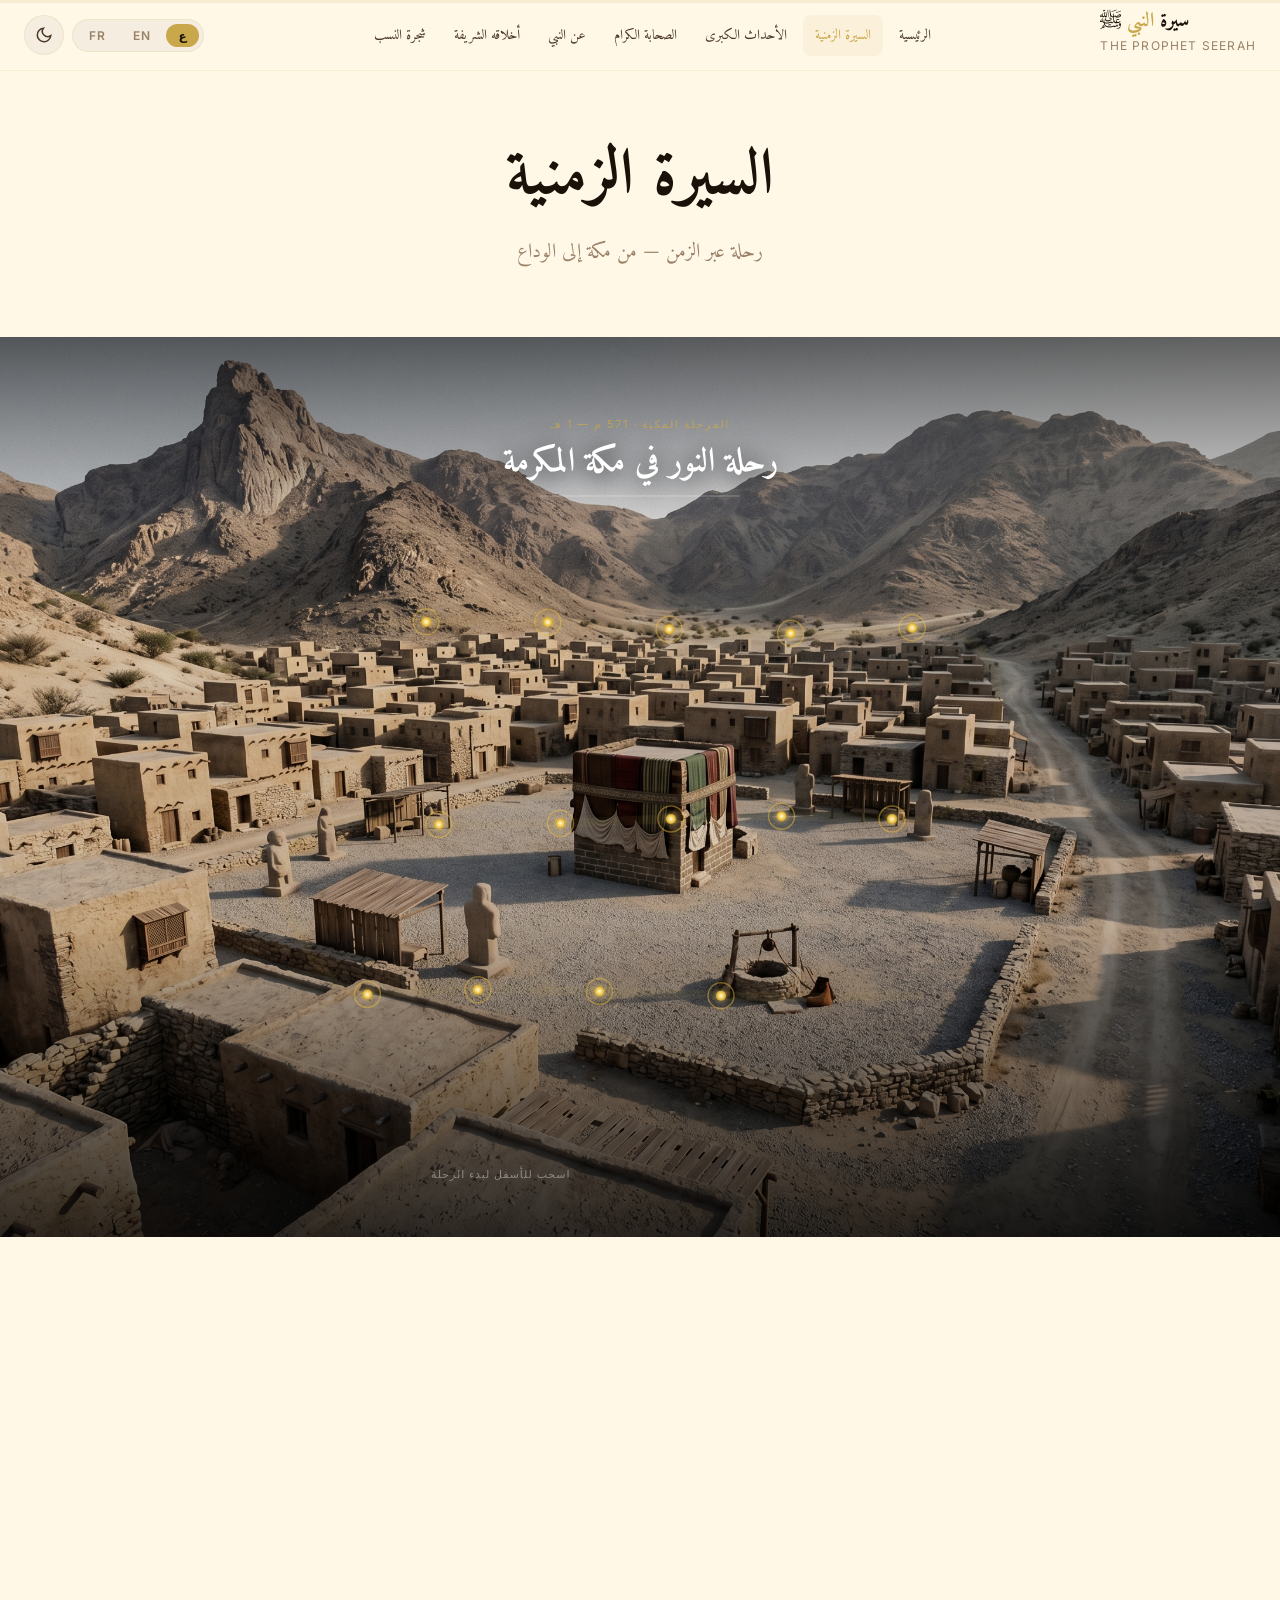
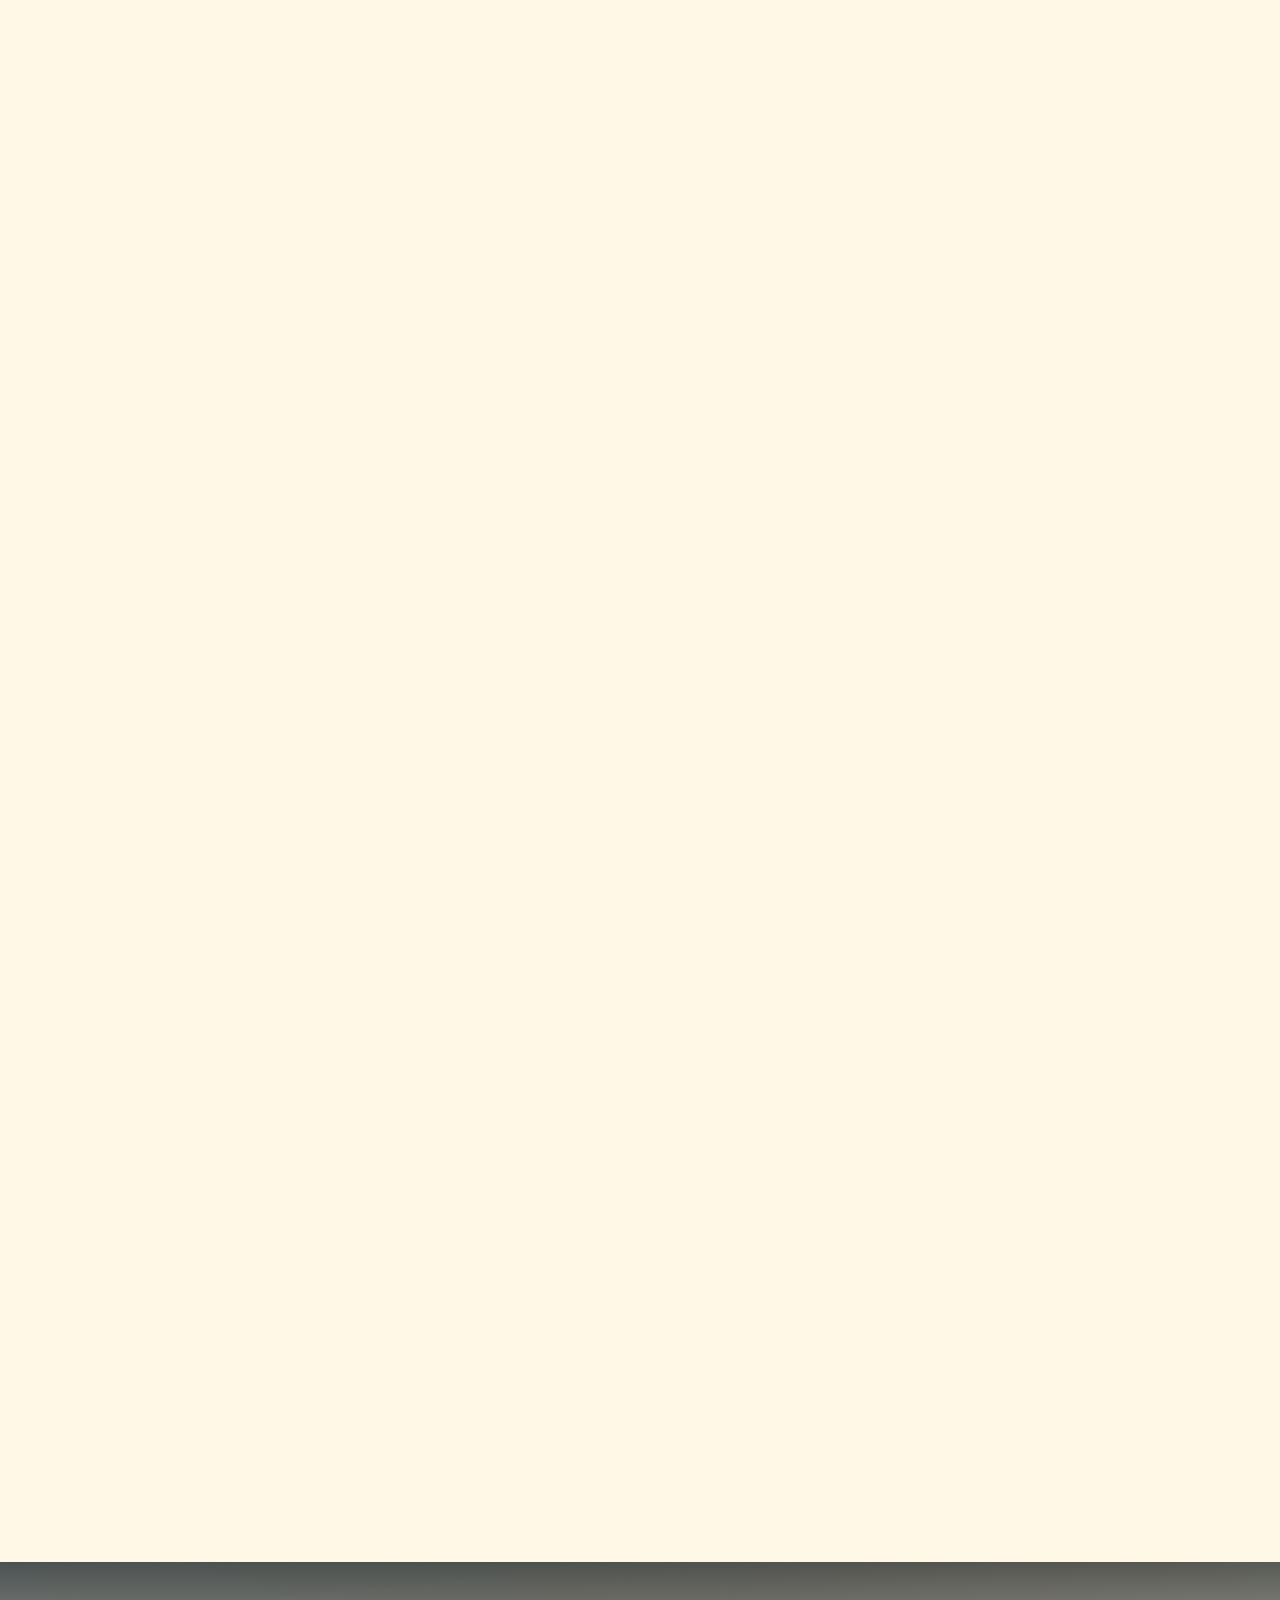
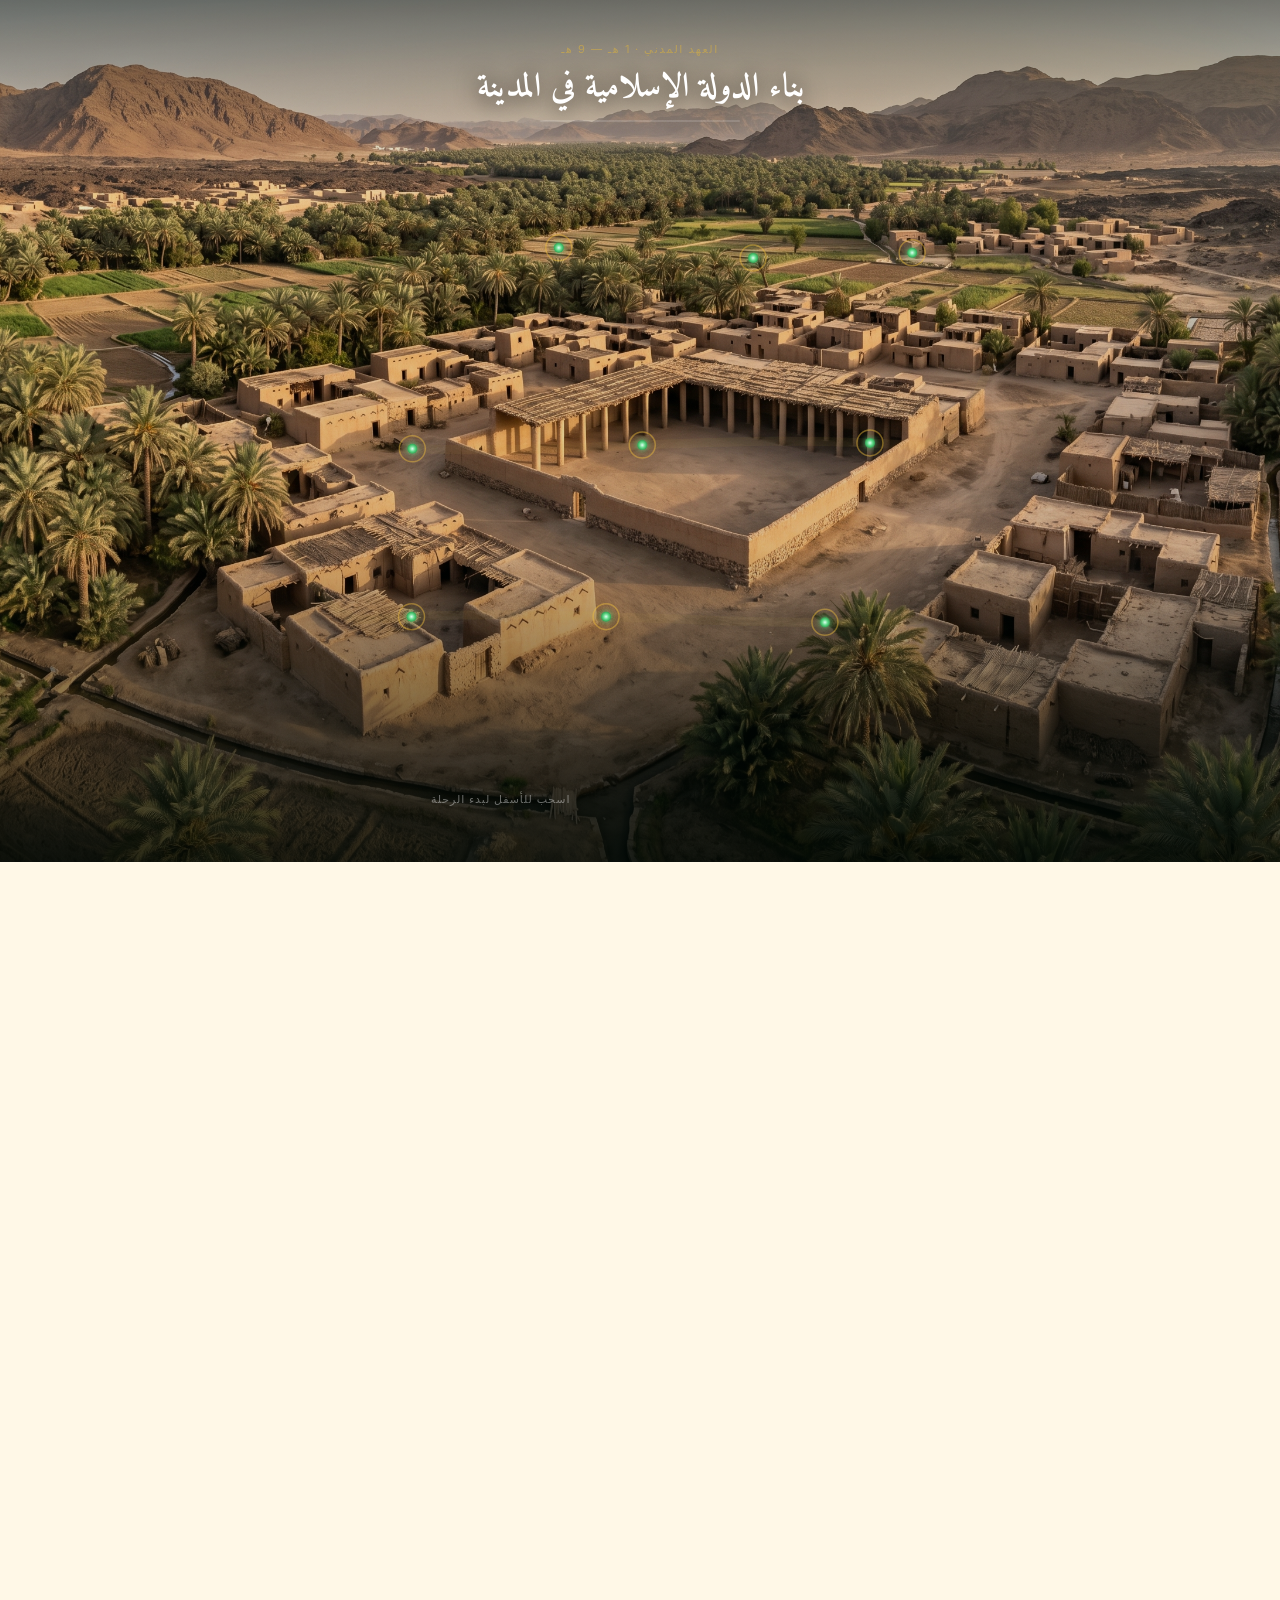
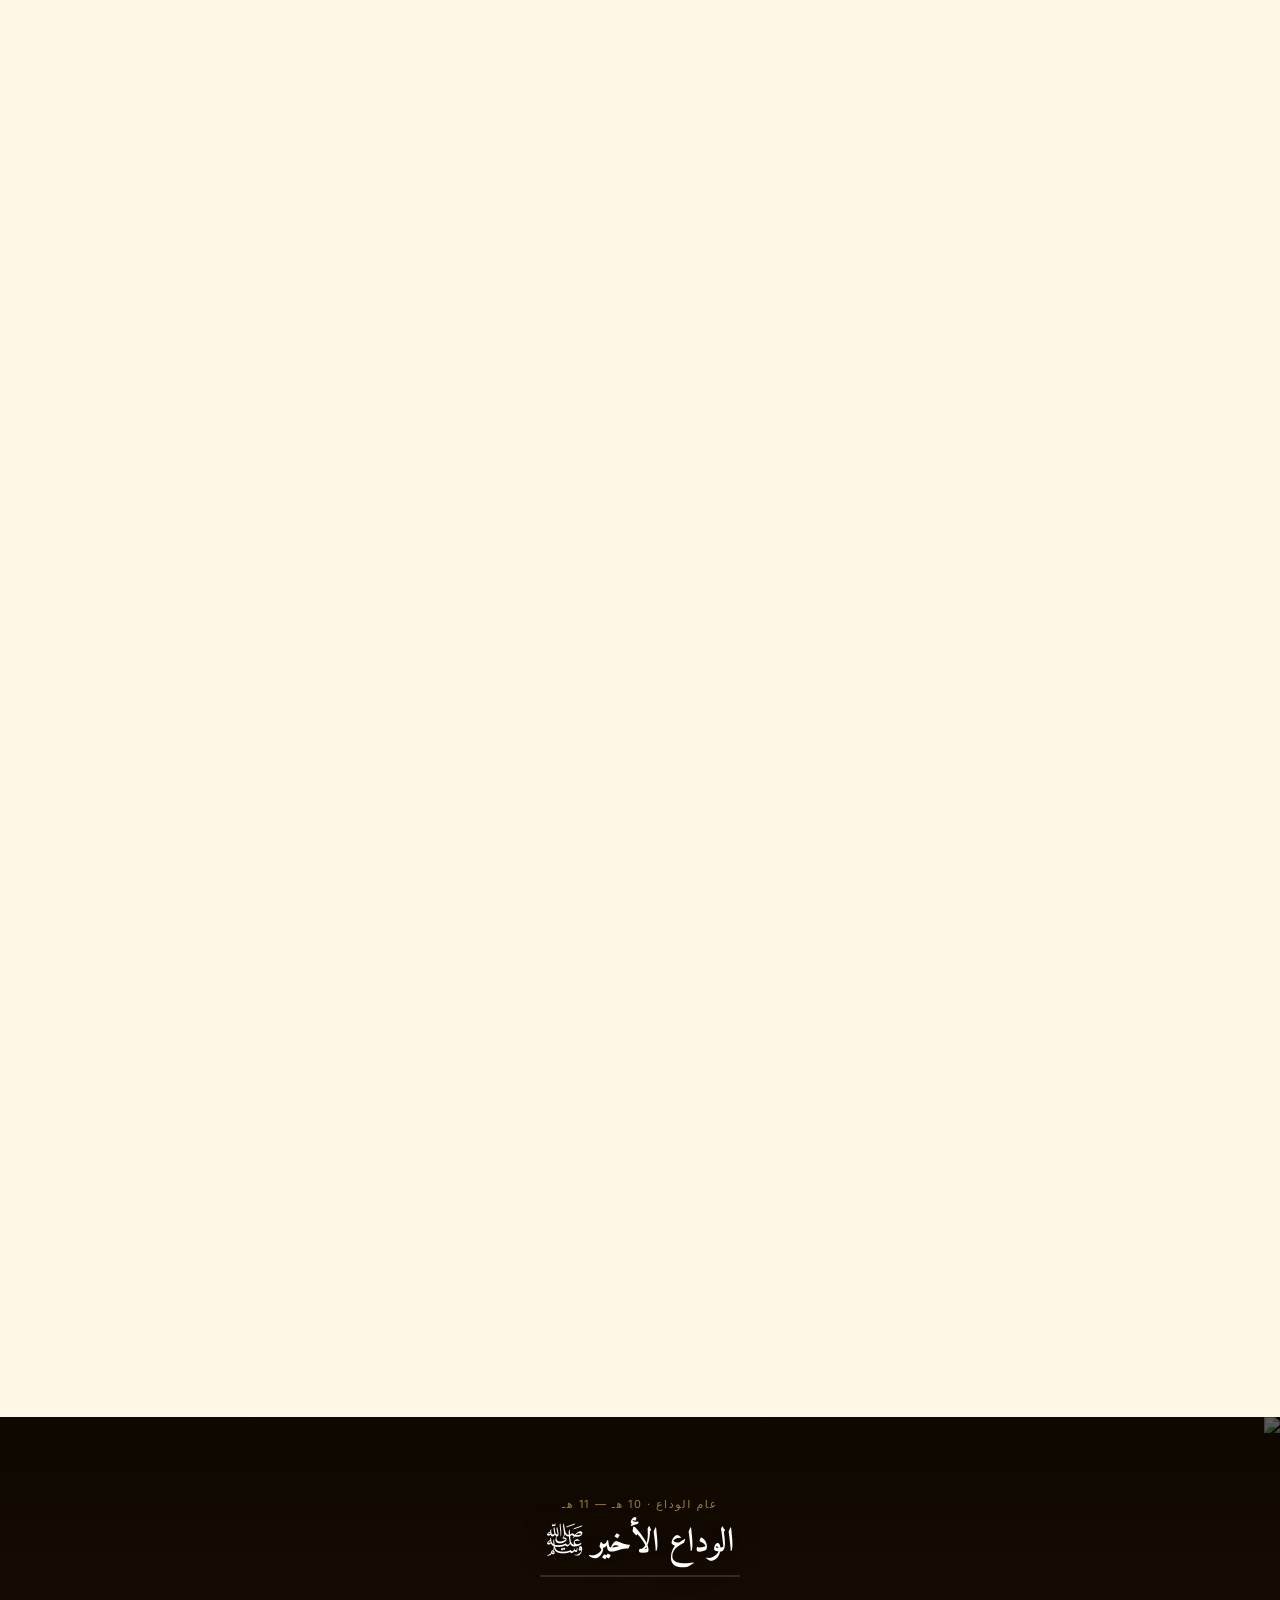
==== timeline.html @ f0c383b1 "Add files via upload" ====
<!DOCTYPE html>
<html lang="ar" dir="rtl" data-theme="light">
<head>
  <meta charset="UTF-8"/>
  <meta name="viewport" content="width=device-width, initial-scale=1.0"/>
  <meta name="description" content="السيرة الزمنية للنبي محمد ﷺ — من الولادة حتى الوفاة"/>
  <title>السيرة الزمنية | سيرة النور</title>
  <link rel="preconnect" href="https://fonts.googleapis.com"/>
  <link rel="preconnect" href="https://fonts.gstatic.com" crossorigin/>
  <link rel="stylesheet" href="css/main.css"/>
  <style>
    /* ══════════════════════════════════════════
       PAGE BASE
    ══════════════════════════════════════════ */
    #timeline-bg {
      position: fixed; inset: 0; z-index: -1;
      background: var(--bg-page);
    }

    /* ══════════════════════════════════════════
       HERO
    ══════════════════════════════════════════ */
    .timeline-hero {
      padding: 140px var(--space-6) var(--space-16);
      text-align: center;
      position: relative;
    }
    .timeline-hero-title {
      font-family: var(--font-arabic);
      font-size: var(--text-6xl);
      font-weight: 700;
      color: var(--text-primary);
      margin-bottom: var(--space-4);
    }
    body.ltr .timeline-hero-title { font-family: var(--font-serif); }
    .timeline-hero-sub {
      font-family: var(--font-arabic);
      font-size: var(--text-xl);
      color: var(--text-muted);
    }
    body.ltr .timeline-hero-sub { font-family: var(--font-serif); }

    /* ══════════════════════════════════════════
       MAP SECTION — Shared
    ══════════════════════════════════════════ */
    .map-journey-section {
      position: relative;
    }

    .map-sticky-viewport {
      position: sticky;
      top: 0;
      height: 100svh;
      overflow: hidden;
      will-change: transform;
      z-index: 1;
    }
    /* Fallback background if image fails */
    .ms-makkah  .map-sticky-viewport { background: #1A1008; }
    .ms-madinah .map-sticky-viewport { background: #071510; }
    .ms-farewell .map-sticky-viewport { background: #180C02; }

    .map-bg-img {
      position: absolute;
      inset: 0;
      width: 100%;
      height: 100%;
      object-fit: cover;
      object-position: center 30%;
      display: block;
    }

    .map-vignette {
      position: absolute;
      inset: 0;
      pointer-events: none;
    }
    .ms-makkah .map-vignette {
      background: linear-gradient(to bottom,
        rgba(0,0,0,.62) 0%, rgba(0,0,0,.10) 22%,
        rgba(0,0,0,.14) 65%, rgba(0,0,0,.80) 100%);
    }
    .ms-madinah .map-vignette {
      background: linear-gradient(to bottom,
        rgba(0,8,4,.65) 0%, rgba(0,8,4,.08) 22%,
        rgba(0,8,4,.14) 65%, rgba(0,8,4,.82) 100%);
    }
    .ms-farewell .map-vignette {
      background: linear-gradient(to bottom,
        rgba(8,6,0,.65) 0%, rgba(8,6,0,.08) 22%,
        rgba(8,6,0,.14) 65%, rgba(8,6,0,.85) 100%);
    }

    /* SVG overlay */
    .map-path-svg {
      position: absolute;
      inset: 0;
      width: 100%;
      height: 100%;
      pointer-events: none;
    }

    /* Path strokes */
    .path-bg-trace {
      fill: none;
      stroke: rgba(201,168,76,.07);
      stroke-width: 9;
      stroke-linecap: round;
      stroke-linejoin: round;
    }
    .path-glow-stroke {
      fill: none;
      stroke: rgba(240,192,64,.22);
      stroke-width: 13;
      stroke-linecap: round;
      stroke-linejoin: round;
      will-change: stroke-dashoffset;
    }
    .path-light-stroke {
      fill: none;
      stroke-width: 2.5;
      stroke-linecap: round;
      stroke-linejoin: round;
      will-change: stroke-dashoffset;
    }

    /* Station dots & rings */
    .s-ring {
      fill: none;
      stroke: rgba(240,192,64,.45);
      stroke-width: 1.5;
      opacity: 0;
      will-change: opacity;
      transition: opacity .5s ease .15s;
    }
    .s-ring.reached { opacity: 1; }

    .s-dot {
      opacity: 0;
      will-change: opacity;
      transition: opacity .4s ease;
    }
    .s-dot.reached { opacity: 1; }
    .s-dot.active  { animation: dotPulse 1.8s ease-in-out infinite; }

    .s-connector {
      fill: none;
      stroke: rgba(201,168,76,.38);
      stroke-width: 1;
      stroke-dasharray: 3 3;
      opacity: 0;
      will-change: opacity;
      transition: opacity .4s ease;
    }
    .s-connector.reached { opacity: 1; }

    @keyframes dotPulse {
      0%,100% { r: 5; }
      50%      { r: 7.5; }
    }

    /* Cards */
    .map-cards-layer {
      position: absolute;
      inset: 0;
      pointer-events: none;
    }

    .map-station-card {
      position: absolute;
      width: 240px;
      background: rgba(5,3,1,.86);
      backdrop-filter: blur(16px);
      -webkit-backdrop-filter: blur(16px);
      border: 1px solid rgba(201,168,76,.32);
      border-radius: 14px;
      padding: 14px 16px;
      opacity: 0;
      transform: translateY(10px) scale(.97);
      transition: opacity .45s ease, transform .45s ease;
      will-change: opacity, transform;
      pointer-events: none;
    }
    .map-station-card.visible {
      opacity: 1;
      transform: translateY(0) scale(1);
    }
    .map-station-card.fading {
      opacity: .25;
      transform: translateY(0) scale(1);
    }

    .map-sc-num {
      font-family: var(--font-ui);
      font-size: 9px;
      font-weight: 700;
      letter-spacing: .12em;
      text-transform: uppercase;
      color: rgba(201,168,76,.6);
      margin-bottom: 4px;
    }
    .map-sc-year {
      font-family: var(--font-ui);
      font-size: 11px;
      font-weight: 700;
      color: var(--color-gold);
      letter-spacing: .05em;
      margin-bottom: 7px;
    }
    .map-sc-title {
      font-family: var(--font-arabic);
      font-size: 13.5px;
      font-weight: 700;
      color: #fff;
      line-height: 1.55;
      margin-bottom: 6px;
    }
    body.ltr .map-sc-title { font-family: var(--font-serif); }
    .map-sc-body {
      font-family: var(--font-arabic);
      font-size: 11px;
      color: rgba(255,255,255,.56);
      line-height: 1.65;
    }
    body.ltr .map-sc-body { font-family: var(--font-ui); }

    /* HUD */
    .map-hud {
      position: absolute;
      inset-inline-start: 0;
      inset-inline-end: 0;
      top: 76px;
      padding: 0 var(--space-6);
      z-index: 20;
      pointer-events: none;
      display: flex;
      flex-direction: column;
      align-items: center;
      gap: 8px;
    }
    .map-hud-eyebrow {
      font-family: var(--font-ui);
      font-size: 11px;
      letter-spacing: .14em;
      text-transform: uppercase;
      color: rgba(201,168,76,.75);
    }
    .map-hud-title {
      font-family: var(--font-arabic);
      font-size: clamp(1.3rem, 3vw, 2.1rem);
      font-weight: 700;
      color: #fff;
      text-shadow: 0 2px 24px rgba(0,0,0,.9);
    }
    body.ltr .map-hud-title { font-family: var(--font-serif); }

    .map-progress-track {
      width: 200px;
      height: 2px;
      background: rgba(255,255,255,.14);
      border-radius: 2px;
      overflow: hidden;
      margin-top: 4px;
    }
    .map-progress-fill {
      height: 100%;
      width: 0%;
      background: linear-gradient(90deg, #C9A84C, #F5DC80, #C9A84C);
      border-radius: 2px;
      will-change: width;
      transition: width .12s linear;
    }

    /* Station counter */
    .map-station-counter {
      position: absolute;
      bottom: 52px;
      inset-inline-start: 50%;
      transform: translateX(-50%);
      font-family: var(--font-ui);
      font-size: 11px;
      color: rgba(255,255,255,.4);
      letter-spacing: .08em;
      z-index: 20;
      pointer-events: none;
      white-space: nowrap;
    }

    /* Scroll hint */
    .map-scroll-hint {
      position: absolute;
      bottom: var(--space-4);
      inset-inline-start: 50%;
      transform: translateX(-50%);
      display: flex;
      flex-direction: column;
      align-items: center;
      gap: 6px;
      color: rgba(255,255,255,.42);
      font-family: var(--font-arabic);
      font-size: 11px;
      letter-spacing: .03em;
      z-index: 20;
      pointer-events: none;
      transition: opacity .6s ease;
      white-space: nowrap;
    }
    body.ltr .map-scroll-hint { font-family: var(--font-ui); }
    .map-scroll-hint.hidden { opacity: 0; }
    .map-scroll-arrow { animation: bounceDown 1.6s ease-in-out infinite; }
    @keyframes bounceDown {
      0%,100% { transform: translateY(0); }
      50%      { transform: translateY(7px); }
    }

    /* Mobile bottom card */
    .map-mobile-card {
      display: none;
      position: absolute;
      bottom: 68px;
      left: var(--space-4);
      right: var(--space-4);
      background: rgba(5,3,1,.9);
      backdrop-filter: blur(14px);
      -webkit-backdrop-filter: blur(14px);
      border: 1px solid rgba(201,168,76,.32);
      border-radius: 12px;
      padding: 12px 14px;
      z-index: 22;
      pointer-events: none;
    }

    /* Spacer */
    .map-scroll-spacer { /* height set by JS */ }

    /* ══════════════════════════════════════════
       RESPONSIVE
    ══════════════════════════════════════════ */
    @media (max-width: 900px) {
      .map-station-card { width: 170px; max-width: 40vw; padding: 10px 12px; }
      .map-sc-title { font-size: 12px; }
      .map-sc-body  { font-size: 10px; line-height: 1.55; }
    }
    @media (max-width: 620px) {
      /* Hide floating cards; mobile overlay takes over */
      .map-station-card { display: none; }
      .map-mobile-card  { display: block; }
    }
    @media (prefers-reduced-motion: reduce) {
      .path-light-stroke, .path-glow-stroke,
      .s-dot, .s-ring, .s-connector,
      .map-station-card, .map-progress-fill {
        transition: none !important;
        animation:  none !important;
      }
    }
  </style>
</head>

<body data-page="timeline">
  <div id="timeline-bg"></div>
  <div id="reading-progress-track"><div id="reading-progress"></div></div>

  <!-- NAV -->
  <nav id="main-nav">
    <div class="nav-inner">
      <a href="index.html" class="nav-logo">
        <span class="nav-logo-primary">سيرة <span class="nav-logo-gold">النبي</span> ﷺ</span>
        <span class="nav-logo-sub">The Prophet Seerah</span>
      </a>
      <ul class="nav-links">
        <li><a href="index.html"       class="nav-link" data-i18n="nav.home">الرئيسية</a></li>
        <li><a href="timeline.html"    class="nav-link active" data-i18n="nav.timeline">السيرة الزمنية</a></li>
        <li><a href="events.html"      class="nav-link" data-i18n="nav.events">الأحداث الكبرى</a></li>
        <li><a href="companions.html"  class="nav-link" data-i18n="nav.companions">الصحابة الكرام</a></li>
        <li><a href="about.html"       class="nav-link" data-i18n="nav.about">عن النبي</a></li>
        <li><a href="character.html"   class="nav-link" data-i18n="nav.character">أخلاقه الشريفة</a></li>
        <li><a href="family-tree.html" class="nav-link" data-i18n="nav.family">شجرة النسب</a></li>
      </ul>
      <div class="nav-actions">
        <div class="lang-switcher">
          <button class="lang-btn" data-lang-btn="ar">ع</button>
          <button class="lang-btn" data-lang-btn="en">EN</button>
          <button class="lang-btn" data-lang-btn="fr">FR</button>
        </div>
        <button class="theme-toggle" data-theme-toggle aria-label="تبديل المظهر">
          <svg class="theme-icon-moon" width="18" height="18" viewBox="0 0 24 24" fill="none" stroke="currentColor" stroke-width="2"><path d="M21 12.79A9 9 0 1 1 11.21 3 7 7 0 0 0 21 12.79z"/></svg>
          <svg class="theme-icon-sun"  width="18" height="18" viewBox="0 0 24 24" fill="none" stroke="currentColor" stroke-width="2" style="display:none"><circle cx="12" cy="12" r="5"/><line x1="12" y1="1" x2="12" y2="3"/><line x1="12" y1="21" x2="12" y2="23"/></svg>
        </button>
        <button id="menu-toggle" aria-label="القائمة" aria-expanded="false">
          <svg width="20" height="20" viewBox="0 0 24 24" fill="none" stroke="currentColor" stroke-width="2"><line x1="3" y1="6" x2="21" y2="6"/><line x1="3" y1="12" x2="21" y2="12"/><line x1="3" y1="18" x2="21" y2="18"/></svg>
        </button>
      </div>
    </div>
  </nav>

  <!-- Mobile menu -->
  <div id="mobile-menu">
    <button style="position:absolute;top:20px;inset-inline-end:20px;background:none;border:none;font-size:1.5rem;color:var(--text-primary);cursor:pointer;" onclick="MobileMenu.close()">✕</button>
    <nav><ul style="display:flex;flex-direction:column;gap:16px;text-align:center;list-style:none;">
      <li><a href="index.html"       class="mobile-nav-link" data-i18n="nav.home">الرئيسية</a></li>
      <li><a href="timeline.html"    class="mobile-nav-link" data-i18n="nav.timeline">السيرة الزمنية</a></li>
      <li><a href="events.html"      class="mobile-nav-link" data-i18n="nav.events">الأحداث الكبرى</a></li>
      <li><a href="companions.html"  class="mobile-nav-link" data-i18n="nav.companions">الصحابة الكرام</a></li>
      <li><a href="about.html"       class="mobile-nav-link" data-i18n="nav.about">عن النبي</a></li>
      <li><a href="character.html"   class="mobile-nav-link" data-i18n="nav.character">أخلاقه الشريفة</a></li>
      <li><a href="family-tree.html" class="mobile-nav-link" data-i18n="nav.family">شجرة النسب</a></li>
    </ul></nav>
    <div class="lang-switcher" style="margin-top:32px;">
      <button class="lang-btn" data-lang-btn="ar">ع</button>
      <button class="lang-btn" data-lang-btn="en">EN</button>
      <button class="lang-btn" data-lang-btn="fr">FR</button>
    </div>
  </div>

  <!-- ════ HERO ════ -->
  <header class="timeline-hero">
    <p class="section-eyebrow reveal" id="tl-hero-eyebrow">السيرة الكاملة</p>
    <h1 class="timeline-hero-title reveal" id="tl-hero-title">السيرة الزمنية</h1>
    <p class="timeline-hero-sub reveal" id="tl-hero-sub">رحلة عبر الزمن — من مكة إلى الوداع</p>
  </header>

  <!-- ════════════════════════════════════════
       SECTION 1 — MAKKAH (15 stations, 3 rows × 5)
       Save image as: images/makkah-historic.jpg
  ════════════════════════════════════════ -->
  <section class="map-journey-section ms-makkah" id="ms1-section" aria-label="المرحلة المكية">
    <div class="map-sticky-viewport" id="ms1-viewport">
      <img src="images/makkah-historic.jpg" class="map-bg-img" alt="مكة المكرمة التاريخية" loading="eager" decoding="async"/>
      <div class="map-vignette"></div>
      <svg class="map-path-svg" id="ms1-svg" viewBox="0 0 1400 900" preserveAspectRatio="xMidYMid slice" aria-hidden="true">
        <defs>
          <linearGradient id="ms1-grad" x1="0%" y1="0%" x2="100%" y2="100%">
            <stop offset="0%"  stop-color="#9A7030"/><stop offset="45%" stop-color="#F0D070"/>
            <stop offset="100%" stop-color="#C9A84C"/>
          </linearGradient>
          <radialGradient id="ms1-dg"><stop offset="0%" stop-color="#FFFDE0"/><stop offset="55%" stop-color="#F5D060"/><stop offset="100%" stop-color="#C8A030"/></radialGradient>
          <filter id="ms1-gf" x="-40%" y="-40%" width="180%" height="180%"><feGaussianBlur stdDeviation="5.5" result="b"/><feMerge><feMergeNode in="b"/><feMergeNode in="SourceGraphic"/></feMerge></filter>
          <filter id="ms1-df" x="-100%" y="-100%" width="300%" height="300%"><feGaussianBlur stdDeviation="3" result="b"/><feMerge><feMergeNode in="b"/><feMergeNode in="SourceGraphic"/></feMerge></filter>
        </defs>
        <!-- Serpentine path: 3 rows L→R, R→L, L→R -->
        <path id="ms1-pt" class="path-bg-trace"   d=""/>
        <path id="ms1-pg" class="path-glow-stroke" filter="url(#ms1-gf)" d=""/>
        <path id="ms1-pl" class="path-light-stroke" stroke="url(#ms1-grad)" d="M 420 290 C 620 268,760 312,980 290 C 1045 290,1068 340,1054 387 C 1040 440,1012 480,980 484 C 778 468,618 498,420 484 C 354 484,328 534,346 571 C 364 612,390 654,420 658 C 618 642,778 668,980 658"/>
        <g id="ms1-cn"></g>
        <g id="ms1-mk"></g>
      </svg>
      <div id="ms1-cards" class="map-cards-layer"></div>
      <div id="ms1-mc" class="map-mobile-card"></div>
      <div class="map-hud">
        <p class="map-hud-eyebrow" id="ms1-hud-ey">المرحلة المكية &nbsp;·&nbsp; 571 م — 1 هـ</p>
        <h2 class="map-hud-title" id="ms1-hud-ti">رحلة النور في مكة المكرمة</h2>
        <div class="map-progress-track" id="ms1-pw" role="progressbar" aria-valuemin="0" aria-valuemax="100" aria-valuenow="0">
          <div class="map-progress-fill" id="ms1-pf"></div>
        </div>
      </div>
      <p class="map-station-counter" id="ms1-ct">المحطة 1 من 15</p>
      <div class="map-scroll-hint" id="ms1-sh"><span id="ms1-sh-text">اسحب للأسفل لمتابعة الرحلة</span><div class="map-scroll-arrow">↓</div></div>
    </div>
    <div class="map-scroll-spacer" id="ms1-sp"></div>
  </section>

  <!-- ════════════════════════════════════════
       SECTION 2 — MADINAH (9 stations, 3 rows × 3)
       Save image as: images/madinah-historic.jpg
  ════════════════════════════════════════ -->
  <section class="map-journey-section ms-madinah" id="ms2-section" aria-label="المرحلة المدنية">
    <div class="map-sticky-viewport" id="ms2-viewport">
      <img src="images/madinah-historic.jpg" class="map-bg-img" alt="المدينة المنورة التاريخية" loading="lazy" decoding="async"/>
      <div class="map-vignette"></div>
      <svg class="map-path-svg" id="ms2-svg" viewBox="0 0 1400 900" preserveAspectRatio="xMidYMid slice" aria-hidden="true">
        <defs>
          <linearGradient id="ms2-grad" x1="0%" y1="0%" x2="100%" y2="100%">
            <stop offset="0%"  stop-color="#1A6040"/><stop offset="45%" stop-color="#70D090"/>
            <stop offset="100%" stop-color="#40A860"/>
          </linearGradient>
          <radialGradient id="ms2-dg"><stop offset="0%" stop-color="#E0FFF0"/><stop offset="55%" stop-color="#60D888"/><stop offset="100%" stop-color="#30A050"/></radialGradient>
          <filter id="ms2-gf" x="-40%" y="-40%" width="180%" height="180%"><feGaussianBlur stdDeviation="5.5" result="b"/><feMerge><feMergeNode in="b"/><feMergeNode in="SourceGraphic"/></feMerge></filter>
          <filter id="ms2-df" x="-100%" y="-100%" width="300%" height="300%"><feGaussianBlur stdDeviation="3" result="b"/><feMerge><feMergeNode in="b"/><feMergeNode in="SourceGraphic"/></feMerge></filter>
        </defs>
        <path id="ms2-pt" class="path-bg-trace"   d=""/>
        <path id="ms2-pg" class="path-glow-stroke" filter="url(#ms2-gf)" stroke="rgba(64,168,96,.28)" d=""/>
        <path id="ms2-pl" class="path-light-stroke" stroke="url(#ms2-grad)" d="M 420 290 C 620 268,760 312,980 290 C 1045 290,1068 340,1054 387 C 1040 440,1012 480,980 484 C 778 468,618 498,420 484 C 354 484,328 534,346 571 C 364 612,390 654,420 658 C 618 642,778 668,980 658"/>
        <g id="ms2-cn"></g>
        <g id="ms2-mk"></g>
      </svg>
      <div id="ms2-cards" class="map-cards-layer"></div>
      <div id="ms2-mc" class="map-mobile-card"></div>
      <div class="map-hud">
        <p class="map-hud-eyebrow" id="ms2-hud-ey">العهد المدني &nbsp;·&nbsp; 1 هـ — 9 هـ</p>
        <h2 class="map-hud-title" id="ms2-hud-ti">بناء الدولة الإسلامية في المدينة</h2>
        <div class="map-progress-track" id="ms2-pw" role="progressbar" aria-valuemin="0" aria-valuemax="100" aria-valuenow="0">
          <div class="map-progress-fill" id="ms2-pf"></div>
        </div>
      </div>
      <p class="map-station-counter" id="ms2-ct">المحطة 1 من 9</p>
      <div class="map-scroll-hint" id="ms2-sh"><span id="ms2-sh-text">اسحب للأسفل لمتابعة الرحلة</span><div class="map-scroll-arrow">↓</div></div>
    </div>
    <div class="map-scroll-spacer" id="ms2-sp"></div>
  </section>

  <!-- ════════════════════════════════════════
       SECTION 3 — FAREWELL (7 stations, 2 rows 4+3)
       Save image as: images/farewell-historic.jpg
  ════════════════════════════════════════ -->
  <section class="map-journey-section ms-farewell" id="ms3-section" aria-label="عام الوداع">
    <div class="map-sticky-viewport" id="ms3-viewport">
      <img src="images/farewell-historic.jpg" class="map-bg-img" alt="مشهد حجة الوداع" loading="lazy" decoding="async"/>
      <div class="map-vignette"></div>
      <svg class="map-path-svg" id="ms3-svg" viewBox="0 0 1400 900" preserveAspectRatio="xMidYMid slice" aria-hidden="true">
        <defs>
          <linearGradient id="ms3-grad" x1="0%" y1="0%" x2="100%" y2="100%">
            <stop offset="0%"  stop-color="#7A5010"/><stop offset="45%" stop-color="#F0C840"/>
            <stop offset="100%" stop-color="#D4920C"/>
          </linearGradient>
          <radialGradient id="ms3-dg"><stop offset="0%" stop-color="#FFF8D0"/><stop offset="55%" stop-color="#F0C840"/><stop offset="100%" stop-color="#C08010"/></radialGradient>
          <filter id="ms3-gf" x="-40%" y="-40%" width="180%" height="180%"><feGaussianBlur stdDeviation="5.5" result="b"/><feMerge><feMergeNode in="b"/><feMergeNode in="SourceGraphic"/></feMerge></filter>
          <filter id="ms3-df" x="-100%" y="-100%" width="300%" height="300%"><feGaussianBlur stdDeviation="3" result="b"/><feMerge><feMergeNode in="b"/><feMergeNode in="SourceGraphic"/></feMerge></filter>
        </defs>
        <!-- 2-row serpentine: L→R then R→L -->
        <path id="ms3-pt" class="path-bg-trace"   d=""/>
        <path id="ms3-pg" class="path-glow-stroke" filter="url(#ms3-gf)" stroke="rgba(240,200,64,.28)" d=""/>
        <path id="ms3-pl" class="path-light-stroke" stroke="url(#ms3-grad)" d="M 420 280 C 620 255,760 305,980 280 C 1048 280,1072 332,1060 450 C 1048 542,1010 584,980 588 C 778 604,618 572,420 588"/>
        <g id="ms3-cn"></g>
        <g id="ms3-mk"></g>
      </svg>
      <div id="ms3-cards" class="map-cards-layer"></div>
      <div id="ms3-mc" class="map-mobile-card"></div>
      <div class="map-hud">
        <p class="map-hud-eyebrow" id="ms3-hud-ey">عام الوداع &nbsp;·&nbsp; 10 هـ — 11 هـ</p>
        <h2 class="map-hud-title" id="ms3-hud-ti">الوداع الأخير ﷺ</h2>
        <div class="map-progress-track" id="ms3-pw" role="progressbar" aria-valuemin="0" aria-valuemax="100" aria-valuenow="0">
          <div class="map-progress-fill" id="ms3-pf"></div>
        </div>
      </div>
      <p class="map-station-counter" id="ms3-ct">المحطة 1 من 7</p>
      <div class="map-scroll-hint" id="ms3-sh"><span id="ms3-sh-text">اسحب للأسفل لمتابعة الرحلة</span><div class="map-scroll-arrow">↓</div></div>
    </div>
    <div class="map-scroll-spacer" id="ms3-sp"></div>
  </section>

  <!-- ════ FOOTER ════ -->
  <footer class="footer">
    <div class="container-lg">
      <div style="text-align:center;padding-bottom:var(--space-12);">
        <span style="font-family:var(--font-arabic);font-size:var(--text-2xl);color:var(--color-gold);display:block;margin-bottom:var(--space-4);" class="animate-salawat">
          اللهم صلِّ وسلِّم على سيدنا محمد ﷺ
        </span>
        <div style="display:flex;justify-content:center;gap:var(--space-4);flex-wrap:wrap;">
          <a href="index.html"      class="footer-link">الرئيسية</a>
          <a href="events.html"     class="footer-link">الأحداث الكبرى</a>
          <a href="companions.html" class="footer-link">الصحابة</a>
          <a href="about.html"      class="footer-link">عن النبي</a>
        </div>
      </div>
      <div class="footer-bottom" style="justify-content:center;">
        <p class="footer-copyright">© 1446 هـ — سيرة النور. صُنع بمحبة ووقار.</p>
      </div>
    </div>
  </footer>

  <button id="scroll-top" aria-label="العودة لأعلى">↑</button>
  <div id="toast-container" class="toast-container" aria-live="polite"></div>

  <script src="js/translations.js"></script>
  <script src="js/theme.js"></script>

  <script>
  /* ════════════════════════════════════════════════════════════
     MAP SECTION CONTROLLER — shared factory for all 3 sections
  ════════════════════════════════════════════════════════════ */

  /* On portrait phones (e.g. 390×844) with xMidYMid slice, the 1400-wide
     viewBox is scaled by height (scale≈0.938), pushing the desktop path
     (x 420–980) off both screen edges. Mobile paths use x 540–860 which
     lands at ~45–345 px on a 390 px screen, fully visible. */
  var _isMobile = function() { return window.innerWidth < 768; };
  var _MOBILE_3ROW = 'M 560 180 C 666 162,764 198,840 180 C 888 180,906 228,898 290 C 890 346,866 374,840 376 C 764 362,666 390,560 376 C 512 376,494 422,506 480 C 518 538,544 564,560 566 C 666 552,764 578,840 566';
  var _MOBILE_2ROW = 'M 560 260 C 668 242,762 278,840 260 C 888 260,908 308,900 408 C 892 490,866 530,840 534 C 762 520,662 544,560 534';

  function createMapSection(pfx, stations, ui) {
    var self = {
      pfx: pfx,
      STATIONS: stations,
      _ui: ui || {},
      totalLen: 0,
      dotEls:   [],
      ringEls:  [],
      connEls:  [],
      cardEls:  [],
      lastActive: -1,
      _ticking:   false,
      _resizeTimer: null,
      _desktopPath: '',
      _mobilePath:  '',

      _el: function(s) { return document.getElementById(pfx + s); },

      init: function() {
        self.section    = self._el('-section');
        self.viewport   = self._el('-viewport');
        self.svg        = self._el('-svg');
        self.pathLight  = self._el('-pl');
        self.pathGlow   = self._el('-pg');
        self.pathTrace  = self._el('-pt');
        self.spacer     = self._el('-sp');
        self.progFill   = self._el('-pf');
        self.progWrap   = self._el('-pw');
        self.counter    = self._el('-ct');
        self.scrollHint = self._el('-sh');
        self.mobileCard = self._el('-mc');
        self.cardsLayer = self._el('-cards');
        self.markersG   = self._el('-mk');
        self.connsG     = self._el('-cn');

        if (!self.pathLight || !self.section) return;

        /* Store both path variants */
        self._desktopPath = self.pathLight.getAttribute('d');
        self._mobilePath  = (pfx === 'ms3') ? _MOBILE_2ROW : _MOBILE_3ROW;

        /* Apply correct path for current viewport */
        self._applyPath(_isMobile() ? self._mobilePath : self._desktopPath);

        /* Spacer height: 55 vh per station */
        self._setSpacerHeight();

        /* Build markers after first paint */
        requestAnimationFrame(function() {
          self._buildStations();
          self._onScroll();
        });

        /* Scroll listener — rAF throttled */
        window.addEventListener('scroll', function() {
          if (!self._ticking) {
            requestAnimationFrame(function() {
              self._onScroll();
              self._ticking = false;
            });
            self._ticking = true;
          }
        }, { passive: true });

        /* Resize: switch path at mobile breakpoint, rebuild markers */
        window.addEventListener('resize', function() {
          clearTimeout(self._resizeTimer);
          self._resizeTimer = setTimeout(function() {
            var newPath = _isMobile() ? self._mobilePath : self._desktopPath;
            if (newPath !== self.pathLight.getAttribute('d')) {
              self._applyPath(newPath);
              self._rebuildStations();
            }
            self._setSpacerHeight();
            self._repositionCards();
            self._onScroll();
          }, 220);
        }, { passive: true });
      },

      /* Set path on all three SVG path elements + remeasure */
      _applyPath: function(d) {
        self.pathLight.setAttribute('d', d);
        if (self.pathGlow)  self.pathGlow.setAttribute('d', d);
        if (self.pathTrace) self.pathTrace.setAttribute('d', d);
        self.totalLen = self.pathLight.getTotalLength();
        [self.pathLight, self.pathGlow].forEach(function(p) {
          if (!p) return;
          p.style.strokeDasharray  = self.totalLen;
          p.style.strokeDashoffset = self.totalLen;
        });
      },

      /* Tear down and recreate all station markers / cards */
      _rebuildStations: function() {
        self.markersG.innerHTML   = '';
        self.connsG.innerHTML     = '';
        self.cardsLayer.innerHTML = '';
        self.dotEls  = []; self.ringEls = [];
        self.connEls = []; self.cardEls = [];
        self.lastActive = -1;
        self._buildStations();
      },

      _setSpacerHeight: function() {
        var pps = window.innerHeight * 0.55;
        self.spacer.style.height = (self.STATIONS.length * pps + window.innerHeight) + 'px';
      },

      /* SVG coordinate → viewport percentage */
      _svgPt: function(svgX, svgY) {
        var pt = self.svg.createSVGPoint();
        pt.x = svgX; pt.y = svgY;
        var sc = pt.matrixTransform(self.svg.getScreenCTM());
        var vp = self.viewport.getBoundingClientRect();
        return {
          xPct: ((sc.x - vp.left) / vp.width)  * 100,
          yPct: ((sc.y - vp.top)  / vp.height) * 100,
        };
      },

      _buildStations: function() {
        self.STATIONS.forEach(function(s, i) {
          var pt = self.pathLight.getPointAtLength(s.p * self.totalLen);

          /* Ring */
          var ring = document.createElementNS('http://www.w3.org/2000/svg', 'circle');
          ring.setAttribute('cx', pt.x); ring.setAttribute('cy', pt.y); ring.setAttribute('r', '13');
          ring.classList.add('s-ring');
          self.markersG.appendChild(ring);
          self.ringEls.push(ring);

          /* Dot */
          var dot = document.createElementNS('http://www.w3.org/2000/svg', 'circle');
          dot.setAttribute('cx', pt.x); dot.setAttribute('cy', pt.y); dot.setAttribute('r', '5');
          dot.setAttribute('fill', 'url(#' + pfx + '-dg)');
          dot.setAttribute('filter', 'url(#' + pfx + '-df)');
          dot.classList.add('s-dot');
          self.markersG.appendChild(dot);
          self.dotEls.push(dot);

          /* Connector */
          var conn = document.createElementNS('http://www.w3.org/2000/svg', 'line');
          conn.setAttribute('x1', pt.x); conn.setAttribute('y1', pt.y);
          conn.classList.add('s-connector');
          self.connsG.appendChild(conn);
          self.connEls.push(conn);

          /* Card */
          var card = document.createElement('div');
          card.className = 'map-station-card';
          card.setAttribute('role', 'note');
          card.innerHTML =
            '<p class="map-sc-num">' + (self._ui.station || 'المحطة') + ' ' + (i + 1) + '</p>' +
            '<p class="map-sc-year">' + s.y + '</p>' +
            '<h3 class="map-sc-title">' + s.ic + '&nbsp;' + s.t + '</h3>' +
            '<p class="map-sc-body">' + s.b + '</p>';
          self.cardsLayer.appendChild(card);
          self.cardEls.push(card);

          self._placeCard(i, pt);
        });
      },

      _placeCard: function(i, svgPt) {
        var pos  = self._svgPt(svgPt.x, svgPt.y);
        var card = self.cardEls[i];
        var conn = self.connEls[i];
        if (!card) return;

        var xPct = pos.xPct, yPct = pos.yPct;

        /* Clear previous positioning */
        card.style.cssText = '';

        /* Horizontal: card goes opposite side of dot */
        var GAP = 4;
        if (xPct <= 50) {
          card.style.left = Math.min(xPct + GAP, 55) + '%';
        } else {
          card.style.right = Math.min(100 - xPct + GAP, 55) + '%';
        }

        /* Vertical: above/below based on row */
        if (yPct < 40) {
          card.style.top = Math.min(yPct + 6, 54) + '%';
        } else if (yPct > 62) {
          card.style.top = Math.max(yPct - 30, 10) + '%';
        } else {
          card.style.top = Math.max(Math.min(yPct - 8, 64), 10) + '%';
        }

        /* Connector x2 toward card */
        if (conn) {
          var dir = (xPct <= 50) ? 1 : -1;
          conn.setAttribute('x2', svgPt.x + dir * 52);
          conn.setAttribute('y2', svgPt.y);
        }
      },

      _repositionCards: function() {
        self.STATIONS.forEach(function(s, i) {
          var pt = self.pathLight.getPointAtLength(s.p * self.totalLen);
          self._placeCard(i, pt);
        });
      },

      _onScroll: function() {
        if (!self.section) return;

        var rect      = self.section.getBoundingClientRect();
        var sectionH  = self.section.offsetHeight;
        var vpH       = window.innerHeight;
        var scrolled  = -rect.top;
        var scrollable = sectionH - vpH;
        var progress  = Math.max(0, Math.min(1, scrolled / scrollable));

        /* Draw path */
        var offset = self.totalLen * (1 - progress);
        if (self.pathLight) self.pathLight.style.strokeDashoffset = offset;
        if (self.pathGlow)  self.pathGlow.style.strokeDashoffset  = offset;

        /* Progress bar */
        if (self.progFill) self.progFill.style.width = (progress * 100) + '%';
        if (self.progWrap) self.progWrap.setAttribute('aria-valuenow', Math.round(progress * 100));

        /* Scroll hint */
        if (progress > 0.03 && self.scrollHint) self.scrollHint.classList.add('hidden');

        /* Station activation */
        var activeIdx = -1;
        self.STATIONS.forEach(function(s, i) {
          var reached = progress >= s.tr;
          if (self.dotEls[i])  self.dotEls[i].classList.toggle('reached', reached);
          if (self.ringEls[i]) self.ringEls[i].classList.toggle('reached', reached);
          if (self.connEls[i]) self.connEls[i].classList.toggle('reached', reached);
          if (reached) activeIdx = i;
        });

        if (activeIdx === self.lastActive) return;
        self.lastActive = activeIdx;

        /* Cards */
        self.cardEls.forEach(function(card, i) {
          card.classList.remove('visible', 'fading');
          if (i === activeIdx)          card.classList.add('visible');
          else if (i === activeIdx - 1) card.classList.add('fading');
        });

        /* Dot pulse */
        self.dotEls.forEach(function(d, i) {
          if (d) d.classList.toggle('active', i === activeIdx);
        });

        /* Mobile overlay card — year + title + body */
        if (self.mobileCard && activeIdx >= 0) {
          var st = self.STATIONS[activeIdx];
          self.mobileCard.innerHTML =
            '<p class="map-sc-year">' + st.y + '</p>' +
            '<h3 style="font-family:var(--font-arabic);font-size:13px;font-weight:700;color:#fff;line-height:1.5;margin-bottom:5px;">' + st.ic + '&nbsp;' + st.t + '</h3>' +
            '<p style="font-family:var(--font-arabic);font-size:10.5px;color:rgba(255,255,255,.52);line-height:1.6;">' + st.b + '</p>';
        }

        /* Counter */
        if (self.counter) {
          var _ui = self._ui;
          self.counter.textContent = activeIdx >= 0
            ? (_ui.station || 'المحطة') + ' ' + (activeIdx + 1) + ' ' + (_ui.of || 'من') + ' ' + self.STATIONS.length
            : (_ui.scrollStart || 'اسحب للأسفل لبدء الرحلة');
        }
      },

      reload: function(newStations, newUi) {
        self.STATIONS = newStations;
        self._ui = newUi || {};
        self._rebuildStations();
        self.lastActive = -2;
        self._onScroll();
      },
    };
    return self;
  }

  /* ════ TRANSLATION HELPERS ════ */
  function _getTL(lang) {
    return (TRANSLATIONS[lang] && TRANSLATIONS[lang].timeline)
      ? TRANSLATIONS[lang].timeline
      : TRANSLATIONS.ar.timeline;
  }

  var _ms1, _ms2, _ms3;

  /* Update only static text — hero, HUDs, scroll hints. Does NOT touch station DOM. */
  function updateTimelineText(lang) {
    var tl = _getTL(lang);

    var he = document.getElementById('tl-hero-eyebrow');
    var ht = document.getElementById('tl-hero-title');
    var hs = document.getElementById('tl-hero-sub');
    if (he) he.textContent = tl.hero.eyebrow;
    if (ht) ht.textContent = tl.hero.title;
    if (hs) hs.textContent = tl.hero.sub;

    [{ pfx:'ms1', d:tl.ms1 }, { pfx:'ms2', d:tl.ms2 }, { pfx:'ms3', d:tl.ms3 }].forEach(function(h) {
      var ey = document.getElementById(h.pfx + '-hud-ey');
      var ti = document.getElementById(h.pfx + '-hud-ti');
      if (ey) ey.textContent = h.d.eyebrow;
      if (ti) ti.textContent = h.d.title;
    });

    ['ms1','ms2','ms3'].forEach(function(pfx) {
      var sht = document.getElementById(pfx + '-sh-text');
      if (sht) sht.textContent = tl.ui.scrollHint;
    });
  }

  /* Full reload — text + station cards (called on language switch only). */
  function reloadTimeline(lang) {
    var tl = _getTL(lang);
    updateTimelineText(lang);
    if (_ms1) _ms1.reload(tl.makkah,  tl.ui);
    if (_ms2) _ms2.reload(tl.madinah, tl.ui);
    if (_ms3) _ms3.reload(tl.farewell, tl.ui);
  }

  /* ════ INIT ════ */
  document.addEventListener('DOMContentLoaded', function() {
    var lang = (typeof LangManager !== 'undefined') ? LangManager.current : 'ar';
    var tl   = _getTL(lang);

    _ms1 = createMapSection('ms1', tl.makkah,  tl.ui); _ms1.init();
    _ms2 = createMapSection('ms2', tl.madinah, tl.ui); _ms2.init();
    _ms3 = createMapSection('ms3', tl.farewell, tl.ui); _ms3.init();

    /* Update static text only — sections already have correct station data */
    updateTimelineText(lang);
  });

  document.addEventListener('langChange', function(e) {
    reloadTimeline(e.detail.lang);
  });
  </script>
</body>
</html>
---- css/main.css ----
/* ============================================================
   SEERAH AL-NOUR — Main Stylesheet
   سيرة النور | Global Styles · Layout · Components
   ============================================================ */

@import './design-system.css';
@import './animations.css';

/* ============================================================
   GLOBAL RESET & BASE
   ============================================================ */
*, *::before, *::after {
  box-sizing: border-box;
  margin: 0;
  padding: 0;
}

html {
  scroll-behavior: smooth;
  font-size: 16px;
  -webkit-text-size-adjust: 100%;
}

body {
  font-family: var(--font-arabic);
  background-color: var(--bg-page);
  color: var(--text-primary);
  line-height: var(--leading-arabic);
  direction: rtl;
  transition:
    background-color var(--duration-slower) var(--ease-out-expo),
    color var(--duration-slow) var(--ease-out-expo);
  overflow-x: hidden;
}

body.ltr {
  font-family: var(--font-serif);
  direction: ltr;
  line-height: var(--leading-relaxed);
}

img { display: block; max-width: 100%; }
a  { color: var(--link-color); text-decoration: none; transition: color var(--duration-fast); }
a:hover { color: var(--link-hover); }

button {
  cursor: pointer;
  font-family: inherit;
  border: none;
  background: none;
}

ul, ol { list-style: none; }

:focus-visible {
  outline: 2px solid var(--color-gold);
  outline-offset: 3px;
  border-radius: var(--radius-sm);
}

::selection {
  background: rgba(201,168,76,0.3);
  color: var(--text-primary);
}

/* Theme transition */
.theme-transitioning,
.theme-transitioning * {
  transition:
    background-color 0.5s var(--ease-out-expo),
    color 0.5s var(--ease-out-expo),
    border-color 0.5s var(--ease-out-expo),
    box-shadow 0.5s var(--ease-out-expo) !important;
}

/* ============================================================
   TYPOGRAPHY
   ============================================================ */
h1, h2, h3, h4, h5, h6 {
  font-family: var(--font-arabic);
  font-weight: 700;
  line-height: var(--leading-tight);
  color: var(--text-primary);
}

body.ltr h1, body.ltr h2, body.ltr h3,
body.ltr h4, body.ltr h5, body.ltr h6 {
  font-family: var(--font-serif);
}

.text-hero  { font-size: var(--text-hero); }
.text-7xl   { font-size: var(--text-7xl); }
.text-6xl   { font-size: var(--text-6xl); }
.text-5xl   { font-size: var(--text-5xl); }
.text-4xl   { font-size: var(--text-4xl); }
.text-3xl   { font-size: var(--text-3xl); }
.text-2xl   { font-size: var(--text-2xl); }
.text-xl    { font-size: var(--text-xl); }
.text-lg    { font-size: var(--text-lg); }
.text-base  { font-size: var(--text-base); }
.text-sm    { font-size: var(--text-sm); }
.text-xs    { font-size: var(--text-xs); }

.font-arabic  { font-family: var(--font-arabic); }
.font-quran   { font-family: var(--font-quran); }
.font-serif   { font-family: var(--font-serif); }
.font-ui      { font-family: var(--font-ui); }

.text-gold    { color: var(--color-gold); }
.text-muted   { color: var(--text-muted); }
.text-secondary { color: var(--text-secondary); }
.text-center  { text-align: center; }

.salawat-glyph {
  display: inline-block;
  color: var(--color-gold);
  font-size: 0.9em;
  animation: salawatPulse 4s var(--ease-in-out) infinite;
  cursor: default;
}

/* Quran verse style */
.verse-text {
  font-family: var(--font-quran);
  font-size: var(--text-3xl);
  line-height: var(--leading-quran);
  color: var(--text-primary);
  letter-spacing: 0.02em;
  direction: rtl;
  text-align: center;
}

.verse-source {
  font-family: var(--font-arabic);
  font-size: var(--text-sm);
  color: var(--color-gold);
  text-align: center;
  margin-top: var(--space-3);
  letter-spacing: var(--tracking-wide);
}

/* ============================================================
   LAYOUT CONTAINERS
   ============================================================ */
.container {
  width: 100%;
  max-width: 1200px;
  margin-inline: auto;
  padding-inline: var(--space-6);
}

.container-sm  { max-width: 768px;  margin-inline: auto; padding-inline: var(--space-6); }
.container-lg  { max-width: 1400px; margin-inline: auto; padding-inline: var(--space-6); }
.container-xl  { max-width: 1600px; margin-inline: auto; padding-inline: var(--space-6); }

.section {
  padding-block: var(--space-24);
}

.section-sm {
  padding-block: var(--space-16);
}

.grid-2 {
  display: grid;
  grid-template-columns: repeat(2, 1fr);
  gap: var(--space-8);
}

.grid-3 {
  display: grid;
  grid-template-columns: repeat(3, 1fr);
  gap: var(--space-6);
}

.grid-4 {
  display: grid;
  grid-template-columns: repeat(4, 1fr);
  gap: var(--space-5);
}

.flex { display: flex; }
.flex-col { flex-direction: column; }
.items-center { align-items: center; }
.justify-center { justify-content: center; }
.justify-between { justify-content: space-between; }
.gap-4 { gap: var(--space-4); }
.gap-6 { gap: var(--space-6); }
.gap-8 { gap: var(--space-8); }

/* ============================================================
   READING PROGRESS BAR
   ============================================================ */
#reading-progress-track {
  position: fixed;
  top: 0;
  left: 0;
  right: 0;
  height: 3px;
  background: var(--progress-track);
  z-index: calc(var(--z-sticky) + 10);
}

#reading-progress {
  height: 100%;
  width: 0%;
  background: linear-gradient(90deg, var(--color-gold), var(--color-gold-light));
  transition: width 0.1s linear;
  border-radius: 0 var(--radius-full) var(--radius-full) 0;
}

/* ============================================================
   NAVIGATION
   ============================================================ */
#main-nav {
  position: fixed;
  top: 0;
  inset-inline: 0;
  z-index: var(--z-sticky);
  background: var(--nav-bg);
  backdrop-filter: var(--nav-blur);
  -webkit-backdrop-filter: var(--nav-blur);
  border-bottom: 1px solid var(--border-subtle);
  transition:
    transform var(--duration-slow) var(--ease-out-expo),
    background var(--duration-slow) var(--ease-out-expo),
    box-shadow var(--duration-slow) var(--ease-out-expo);
}

#main-nav.nav-scrolled {
  box-shadow: var(--shadow-md);
}

#main-nav.nav-hidden {
  transform: translateY(-100%);
}

.nav-inner {
  display: flex;
  align-items: center;
  justify-content: space-between;
  padding-block: var(--space-3);
  padding-inline: var(--space-6);
  max-width: 1400px;
  margin-inline: auto;
}

.nav-logo {
  display: flex;
  flex-direction: column;
  align-items: flex-end;
  gap: var(--space-0-5);
  text-decoration: none;
}

body.ltr .nav-logo { align-items: flex-start; }

.nav-logo-primary {
  font-family: var(--font-arabic);
  font-size: var(--text-xl);
  font-weight: 700;
  color: var(--text-primary);
  line-height: 1;
}

.nav-logo-gold {
  color: var(--color-gold);
}

.nav-logo-sub {
  font-family: var(--font-ui);
  font-size: var(--text-xs);
  color: var(--text-muted);
  letter-spacing: var(--tracking-wider);
  text-transform: uppercase;
}

.nav-links {
  display: flex;
  align-items: center;
  gap: var(--space-1);
}

.nav-link {
  font-family: var(--font-arabic);
  font-size: var(--text-sm);
  color: var(--text-secondary);
  padding: var(--space-2) var(--space-3);
  border-radius: var(--radius-md);
  transition:
    color var(--duration-fast),
    background var(--duration-fast);
  white-space: nowrap;
}

body.ltr .nav-link { font-family: var(--font-ui); }

.nav-link:hover,
.nav-link.active {
  color: var(--color-gold);
  background: rgba(201,168,76,0.08);
}

.nav-actions {
  display: flex;
  align-items: center;
  gap: var(--space-2);
}

/* Theme Toggle */
.theme-toggle {
  width: 40px;
  height: 40px;
  border-radius: var(--radius-full);
  display: flex;
  align-items: center;
  justify-content: center;
  color: var(--text-secondary);
  background: var(--bg-muted);
  border: 1px solid var(--border-subtle);
  transition:
    background var(--duration-fast),
    color var(--duration-fast),
    transform var(--duration-slow) var(--ease-spring);
}

.theme-toggle:hover {
  background: rgba(201,168,76,0.12);
  color: var(--color-gold);
  transform: scale(1.08);
}

/* Language Switcher */
.lang-switcher {
  display: flex;
  align-items: center;
  background: var(--bg-muted);
  border: 1px solid var(--border-subtle);
  border-radius: var(--radius-full);
  padding: var(--space-1);
  gap: var(--space-1);
}

.lang-btn {
  font-family: var(--font-ui);
  font-size: var(--text-xs);
  font-weight: 600;
  padding: var(--space-1) var(--space-3);
  border-radius: var(--radius-full);
  color: var(--text-muted);
  transition:
    background var(--duration-base),
    color var(--duration-base);
  letter-spacing: var(--tracking-wide);
}

.lang-btn.active,
.lang-btn[aria-pressed="true"] {
  background: var(--color-gold);
  color: #1A1208;
}

/* Mobile Menu Button */
#menu-toggle {
  display: none;
  width: 40px;
  height: 40px;
  border-radius: var(--radius-md);
  align-items: center;
  justify-content: center;
  color: var(--text-primary);
  background: var(--bg-muted);
}

@media (max-width: 900px) {
  .nav-links { display: none; }
  #menu-toggle { display: flex; }
}

/* Mobile Menu */
#mobile-menu {
  position: fixed;
  inset: 0;
  z-index: calc(var(--z-overlay) + 10);
  background: var(--bg-page);
  display: flex;
  flex-direction: column;
  align-items: center;
  justify-content: center;
  gap: var(--space-4);
  transform: translateX(100%);
  transition: transform var(--duration-slower) var(--ease-out-expo);
}

body.rtl #mobile-menu { transform: translateX(100%); }
body.ltr #mobile-menu { transform: translateX(-100%); }

#mobile-menu.is-open {
  transform: translateX(0) !important;
}

.mobile-nav-link {
  font-family: var(--font-arabic);
  font-size: var(--text-2xl);
  color: var(--text-primary);
  padding: var(--space-3) var(--space-8);
  border-radius: var(--radius-lg);
  transition: color var(--duration-fast);
}

body.ltr .mobile-nav-link { font-family: var(--font-serif); }

.mobile-nav-link:hover { color: var(--color-gold); }

/* ============================================================
   GEOMETRIC SVG BACKGROUND PATTERN
   ============================================================ */
.geometric-pattern {
  position: absolute;
  inset: 0;
  overflow: hidden;
  pointer-events: none;
  z-index: 0;
}

.geometric-pattern svg {
  width: 100%;
  height: 100%;
  opacity: 0.04;
}

[data-theme="dark"] .geometric-pattern svg {
  opacity: 0.06;
}

/* ============================================================
   HERO SECTION
   ============================================================ */
.hero {
  position: relative;
  min-height: 100svh;
  display: flex;
  flex-direction: column;
  align-items: center;
  justify-content: center;
  overflow: hidden;
  background: var(--era5-bg);
  padding-top: 80px;
}

.hero-bg {
  position: absolute;
  inset: 0;
  z-index: 0;
  background:
    radial-gradient(ellipse 80% 60% at 50% 40%, rgba(45,155,106,0.12) 0%, transparent 70%),
    radial-gradient(ellipse 60% 40% at 20% 80%, rgba(201,168,76,0.08) 0%, transparent 60%),
    radial-gradient(ellipse 50% 50% at 80% 20%, rgba(26,39,68,0.3) 0%, transparent 60%);
}

.hero-stars {
  position: absolute;
  inset: 0;
  z-index: 0;
}

.hero-star {
  position: absolute;
  width: 2px;
  height: 2px;
  background: var(--color-gold-pale);
  border-radius: 50%;
  animation: starTwinkle var(--duration-ambient) ease-in-out infinite;
}

.hero-geometric {
  position: absolute;
  inset: 0;
  z-index: 0;
  opacity: 0.05;
}

.hero-content {
  position: relative;
  z-index: 1;
  text-align: center;
  padding: var(--space-8) var(--space-6);
  max-width: 900px;
  margin-inline: auto;
}

.hero-eyebrow {
  display: inline-flex;
  align-items: center;
  gap: var(--space-3);
  font-family: var(--font-ui);
  font-size: var(--text-sm);
  letter-spacing: var(--tracking-widest);
  text-transform: uppercase;
  color: var(--color-gold);
  margin-bottom: var(--space-6);
  opacity: 0;
  animation: revealFade var(--duration-slower) var(--ease-out-expo) 0.3s forwards;
}

.hero-eyebrow::before,
.hero-eyebrow::after {
  content: '';
  display: block;
  width: 40px;
  height: 1px;
  background: var(--color-gold);
  opacity: 0.6;
}

.hero-title {
  font-family: var(--font-arabic);
  font-size: var(--text-hero);
  font-weight: 700;
  color: #FFFFFF;
  line-height: 1.1;
  margin-bottom: var(--space-3);
  text-shadow: 0 2px 40px rgba(0,0,0,0.5);
  opacity: 0;
  animation: revealUp var(--duration-slower) var(--ease-out-expo) 0.5s forwards;
}

body.ltr .hero-title { font-family: var(--font-serif); }

.hero-salawat {
  display: block;
  font-size: clamp(2rem, 5vw, 3.5rem);
  color: var(--color-gold);
  animation: salawatPulse 4s var(--ease-in-out) infinite, revealFade 1s var(--ease-out-expo) 0.8s forwards;
  opacity: 0;
  margin-bottom: var(--space-4);
}

.hero-subtitle {
  font-family: var(--font-arabic);
  font-size: var(--text-xl);
  color: rgba(255,255,255,0.7);
  margin-bottom: var(--space-10);
  opacity: 0;
  animation: revealUp var(--duration-slower) var(--ease-out-expo) 0.9s forwards;
}

body.ltr .hero-subtitle { font-family: var(--font-serif); }

.hero-verse-block {
  background: rgba(255,255,255,0.04);
  border: 1px solid rgba(201,168,76,0.2);
  border-radius: var(--radius-xl);
  padding: var(--space-8) var(--space-10);
  margin-bottom: var(--space-12);
  backdrop-filter: blur(12px);
  opacity: 0;
  animation: revealUp var(--duration-slower) var(--ease-out-expo) 1.1s forwards;
}

.hero-verse {
  font-family: var(--font-quran);
  font-size: clamp(1.4rem, 3.5vw, 2.2rem);
  line-height: var(--leading-quran);
  color: rgba(255,255,255,0.92);
  direction: rtl;
  text-align: center;
}

.hero-verse-source {
  font-family: var(--font-ui);
  font-size: var(--text-sm);
  color: var(--color-gold);
  text-align: center;
  margin-top: var(--space-4);
  letter-spacing: var(--tracking-wider);
}

.hero-ctas {
  display: flex;
  align-items: center;
  justify-content: center;
  gap: var(--space-4);
  flex-wrap: wrap;
  opacity: 0;
  animation: revealUp var(--duration-slower) var(--ease-out-expo) 1.3s forwards;
}

.hero-scroll-hint {
  position: absolute;
  bottom: var(--space-8);
  left: 50%;
  transform: translateX(-50%);
  display: flex;
  flex-direction: column;
  align-items: center;
  gap: var(--space-2);
  color: rgba(255,255,255,0.4);
  font-size: var(--text-xs);
  letter-spacing: var(--tracking-widest);
  text-transform: uppercase;
  animation: float 3s ease-in-out infinite;
  z-index: 1;
}

.hero-scroll-line {
  width: 1px;
  height: 40px;
  background: linear-gradient(to bottom, rgba(201,168,76,0.6), transparent);
}

/* ============================================================
   BUTTONS
   ============================================================ */
.btn {
  display: inline-flex;
  align-items: center;
  justify-content: center;
  gap: var(--space-2);
  font-family: var(--font-arabic);
  font-size: var(--text-base);
  font-weight: 600;
  padding: var(--space-3) var(--space-7);
  border-radius: var(--radius-full);
  border: 2px solid transparent;
  cursor: pointer;
  transition:
    background var(--duration-base) var(--ease-out-expo),
    color var(--duration-base) var(--ease-out-expo),
    border-color var(--duration-base) var(--ease-out-expo),
    transform var(--duration-slow) var(--ease-spring),
    box-shadow var(--duration-base) var(--ease-out-expo);
  white-space: nowrap;
  text-decoration: none;
  letter-spacing: 0.02em;
}

body.ltr .btn { font-family: var(--font-ui); letter-spacing: var(--tracking-wide); }

.btn:hover { transform: translateY(-2px); }
.btn:active { transform: translateY(0); }

.btn-primary {
  background: linear-gradient(135deg, var(--color-gold), var(--color-gold-light));
  color: #1A1208;
  box-shadow: 0 4px 20px rgba(201,168,76,0.3);
}

.btn-primary:hover {
  box-shadow: 0 8px 30px rgba(201,168,76,0.5);
  color: #1A1208;
}

.btn-outline {
  background: transparent;
  border-color: rgba(255,255,255,0.4);
  color: rgba(255,255,255,0.85);
}

.btn-outline:hover {
  background: rgba(255,255,255,0.08);
  border-color: rgba(255,255,255,0.7);
  color: #fff;
}

.btn-outline-gold {
  background: transparent;
  border-color: var(--color-gold);
  color: var(--color-gold);
}

.btn-outline-gold:hover {
  background: rgba(201,168,76,0.1);
}

.btn-ghost {
  background: transparent;
  color: var(--text-secondary);
  border-color: var(--border-default);
}

.btn-ghost:hover {
  background: var(--bg-muted);
  color: var(--color-gold);
}

.btn-sm {
  font-size: var(--text-sm);
  padding: var(--space-2) var(--space-5);
}

.btn-lg {
  font-size: var(--text-lg);
  padding: var(--space-4) var(--space-10);
}

.btn-icon {
  width: 44px;
  height: 44px;
  padding: 0;
  border-radius: var(--radius-full);
}

/* ============================================================
   SECTION HEADERS
   ============================================================ */
.section-header {
  text-align: center;
  margin-bottom: var(--space-16);
}

.section-eyebrow {
  display: none;
  font-family: var(--font-ui);
  font-size: var(--text-xs);
  font-weight: 600;
  letter-spacing: var(--tracking-widest);
  text-transform: uppercase;
  color: var(--color-gold);
  margin-bottom: var(--space-3);
}

.section-title {
  font-family: var(--font-arabic);
  font-size: var(--text-4xl);
  font-weight: 700;
  color: var(--text-primary);
  margin-bottom: var(--space-4);
  line-height: var(--leading-tight);
}

body.ltr .section-title { font-family: var(--font-serif); }

.section-subtitle {
  font-family: var(--font-arabic);
  font-size: var(--text-lg);
  color: var(--text-muted);
  max-width: 600px;
  margin-inline: auto;
}

body.ltr .section-subtitle { font-family: var(--font-serif); }

.section-divider {
  width: 80px;
  height: 1px;
  background: linear-gradient(90deg, transparent, var(--color-gold), transparent);
  margin: var(--space-5) auto;
}

/* ============================================================
   ERA CARDS — Seerah Phases
   ============================================================ */
.eras-grid {
  display: grid;
  grid-template-columns: repeat(3, 1fr);
  gap: var(--space-5);
}

.era-card {
  position: relative;
  border-radius: var(--radius-xl);
  overflow: hidden;
  padding: var(--space-8) var(--space-6);
  cursor: pointer;
  transition:
    transform var(--duration-slow) var(--ease-spring),
    box-shadow var(--duration-slow) var(--ease-out-expo);
  border: 1px solid transparent;
}

.era-card:hover {
  transform: translateY(-8px);
}

.era-card[data-era="1"] {
  background: linear-gradient(145deg, var(--era1-bg), var(--era1-bg-card));
  border-color: var(--era1-border);
}
.era-card[data-era="1"]:hover { box-shadow: 0 20px 50px var(--era1-glow); }

.era-card[data-era="2"] {
  background: linear-gradient(145deg, var(--era2-bg), var(--era2-bg-card));
  border-color: var(--era2-border);
}
.era-card[data-era="2"]:hover { box-shadow: 0 20px 50px var(--era2-glow); }

.era-card[data-era="3"] {
  background: linear-gradient(145deg, var(--era3-bg), var(--era3-bg-card));
  border-color: var(--era3-border);
}
.era-card[data-era="3"]:hover { box-shadow: 0 20px 50px var(--era3-glow); }

.era-card[data-era="4"] {
  background: linear-gradient(145deg, var(--era4-bg), var(--era4-bg-card));
  border-color: var(--era4-border);
}
.era-card[data-era="4"]:hover { box-shadow: 0 20px 50px var(--era4-glow); }

.era-card[data-era="5"] {
  background: linear-gradient(145deg, var(--era5-bg), var(--era5-bg-card));
  border-color: var(--era5-border);
}
.era-card[data-era="5"]:hover { box-shadow: 0 20px 50px var(--era5-glow); }

.era-card[data-era="6"] {
  background: linear-gradient(145deg, #EDE8E0, #F8F4EE);
  border-color: var(--era6-border);
}
.era-card[data-era="6"]:hover { box-shadow: 0 20px 50px var(--era6-glow); }

.era-number {
  font-family: var(--font-serif);
  font-size: var(--text-7xl);
  font-weight: 300;
  opacity: 0.08;
  position: absolute;
  top: var(--space-4);
  inset-inline-start: var(--space-5);
  line-height: 1;
  color: #fff;
}

.era-card[data-era="6"] .era-number { color: var(--era6-accent2); opacity: 0.12; }

.era-badge {
  display: inline-block;
  font-family: var(--font-ui);
  font-size: var(--text-xs);
  font-weight: 600;
  letter-spacing: var(--tracking-widest);
  padding: var(--space-1) var(--space-3);
  border-radius: var(--radius-full);
  margin-bottom: var(--space-4);
  text-transform: uppercase;
}

.era-card[data-era="1"] .era-badge { background: rgba(196,136,58,0.2); color: #C4883A; }
.era-card[data-era="2"] .era-badge { background: rgba(212,136,74,0.2); color: #D4884A; }
.era-card[data-era="3"] .era-badge { background: rgba(201,168,76,0.2); color: #C9A84C; }
.era-card[data-era="4"] .era-badge { background: rgba(91,163,217,0.2); color: #5BA3D9; }
.era-card[data-era="5"] .era-badge { background: rgba(45,155,106,0.2); color: #2D9B6A; }
.era-card[data-era="6"] .era-badge { background: rgba(201,168,76,0.15); color: #8B7355; }

.era-name {
  font-family: var(--font-arabic);
  font-size: var(--text-2xl);
  font-weight: 700;
  margin-bottom: var(--space-2);
}

body.ltr .era-name { font-family: var(--font-serif); }

.era-card[data-era="1"] .era-name { color: var(--era1-text); }
.era-card[data-era="2"] .era-name { color: var(--era2-text); }
.era-card[data-era="3"] .era-name { color: var(--era3-text); }
.era-card[data-era="4"] .era-name { color: var(--era4-text); }
.era-card[data-era="5"] .era-name { color: var(--era5-text); }
.era-card[data-era="6"] .era-name { color: var(--era6-text); }

.era-years {
  font-family: var(--font-ui);
  font-size: var(--text-xs);
  letter-spacing: var(--tracking-wide);
  margin-bottom: var(--space-4);
  opacity: 0.6;
}

.era-card[data-era="1"] .era-years { color: var(--era1-text); }
.era-card[data-era="2"] .era-years { color: var(--era2-text); }
.era-card[data-era="3"] .era-years { color: var(--era3-text); }
.era-card[data-era="4"] .era-years { color: var(--era4-text); }
.era-card[data-era="5"] .era-years { color: var(--era5-text); }
.era-card[data-era="6"] .era-years { color: var(--era6-text); }

.era-desc {
  font-family: var(--font-arabic);
  font-size: var(--text-sm);
  line-height: var(--leading-relaxed);
  opacity: 0.75;
}

body.ltr .era-desc { font-family: var(--font-ui); }

.era-card[data-era="1"] .era-desc { color: var(--era1-text); }
.era-card[data-era="2"] .era-desc { color: var(--era2-text); }
.era-card[data-era="3"] .era-desc { color: var(--era3-text); }
.era-card[data-era="4"] .era-desc { color: var(--era4-text); }
.era-card[data-era="5"] .era-desc { color: var(--era5-text); }
.era-card[data-era="6"] .era-desc { color: var(--era6-text); }

/* ============================================================
   EVENT CARDS
   ============================================================ */
.events-grid {
  display: grid;
  grid-template-columns: repeat(3, 1fr);
  gap: var(--space-6);
}

.event-card {
  position: relative;
  background: var(--bg-surface);
  border: 1px solid var(--border-subtle);
  border-radius: var(--radius-xl);
  overflow: hidden;
  transition:
    transform var(--duration-slow) var(--ease-spring),
    box-shadow var(--duration-slow) var(--ease-out-expo),
    border-color var(--duration-base);
}

.event-card:hover {
  transform: translateY(-6px);
  border-color: var(--border-gold);
  box-shadow: var(--shadow-gold);
}

.event-card-era-bar {
  height: 3px;
  width: 100%;
}

.event-card[data-era="1"] .event-card-era-bar { background: linear-gradient(90deg, var(--era1-accent), var(--era1-accent2)); }
.event-card[data-era="2"] .event-card-era-bar { background: linear-gradient(90deg, var(--era2-accent), var(--era2-accent2)); }
.event-card[data-era="3"] .event-card-era-bar { background: linear-gradient(90deg, var(--era3-accent), var(--era3-accent2)); }
.event-card[data-era="4"] .event-card-era-bar { background: linear-gradient(90deg, var(--era4-accent), var(--era4-accent2)); }
.event-card[data-era="5"] .event-card-era-bar { background: linear-gradient(90deg, var(--era5-accent), var(--era5-accent2)); }
.event-card[data-era="6"] .event-card-era-bar { background: linear-gradient(90deg, var(--era6-accent), var(--era6-accent2)); }

.event-card-body {
  padding: var(--space-6);
}

.event-year {
  font-family: var(--font-ui);
  font-size: var(--text-xs);
  font-weight: 700;
  letter-spacing: var(--tracking-wider);
  color: var(--color-gold);
  margin-bottom: var(--space-3);
  text-transform: uppercase;
  display: flex;
  align-items: center;
  flex-wrap: wrap;
  gap: 4px;
}

.event-year-sep {
  opacity: 0.35;
  font-weight: 400;
  margin-inline: 2px;
}

.companion-year {
  font-family: var(--font-ui);
  font-size: var(--text-xs);
  font-weight: 700;
  letter-spacing: var(--tracking-wider);
  color: var(--color-gold);
  margin-bottom: var(--space-2);
  text-transform: uppercase;
  display: flex;
  align-items: center;
  justify-content: center;
  flex-wrap: wrap;
  gap: 4px;
}

.event-title {
  font-family: var(--font-arabic);
  font-size: var(--text-xl);
  font-weight: 700;
  color: var(--text-primary);
  margin-bottom: var(--space-2);
  line-height: var(--leading-snug);
}

body.ltr .event-title { font-family: var(--font-serif); }

.event-subtitle {
  font-size: var(--text-sm);
  color: var(--text-muted);
  margin-bottom: var(--space-4);
  display: flex;
  align-items: center;
  gap: var(--space-2);
}

.event-subtitle::before {
  content: '📍';
  font-size: 0.9em;
}

.event-body {
  font-family: var(--font-arabic);
  font-size: var(--text-base);
  color: var(--text-secondary);
  line-height: var(--leading-relaxed);
  margin-bottom: var(--space-5);
  display: -webkit-box;
  -webkit-line-clamp: 4;
  -webkit-box-orient: vertical;
  overflow: hidden;
}

body.ltr .event-body { font-family: var(--font-ui); }

.event-quote {
  background: var(--bg-muted);
  border-inline-start: 3px solid var(--color-gold);
  padding: var(--space-4) var(--space-5);
  border-radius: 0 var(--radius-md) var(--radius-md) 0;
  margin-bottom: var(--space-5);
}

body.ltr .event-quote { border-inline-start: none; border-inline-end: 3px solid var(--color-gold); border-radius: var(--radius-md) 0 0 var(--radius-md); }

.event-quote-text {
  font-family: var(--font-quran);
  font-size: var(--text-base);
  color: var(--text-primary);
  line-height: var(--leading-arabic);
  direction: rtl;
  display: block;
  margin-bottom: var(--space-1);
}

body.ltr .event-quote-text { direction: rtl; }

.event-quote-source {
  font-size: var(--text-xs);
  color: var(--color-gold);
  font-family: var(--font-ui);
}

.event-card-footer {
  display: flex;
  align-items: center;
  justify-content: space-between;
  padding-top: var(--space-4);
  border-top: 1px solid var(--border-subtle);
}

.event-tags {
  display: flex;
  flex-wrap: wrap;
  gap: var(--space-1);
}

.event-tag {
  font-family: var(--font-ui);
  font-size: var(--text-xs);
  color: var(--text-muted);
  background: var(--bg-muted);
  padding: var(--space-0-5) var(--space-2);
  border-radius: var(--radius-full);
  border: 1px solid var(--border-subtle);
}

/* Bookmark Button */
.bookmark-btn {
  width: 36px;
  height: 36px;
  border-radius: var(--radius-full);
  display: flex;
  align-items: center;
  justify-content: center;
  background: var(--bg-muted);
  border: 1px solid var(--border-subtle);
  color: var(--text-muted);
  position: relative;
  overflow: visible;
  transition:
    background var(--duration-fast),
    color var(--duration-fast),
    transform var(--duration-slow) var(--ease-spring);
}

.bookmark-btn:hover {
  background: rgba(201,168,76,0.1);
  color: var(--color-gold);
  transform: scale(1.1);
}

.bookmark-btn.bookmarked {
  background: rgba(201,168,76,0.15);
  color: var(--color-gold);
  border-color: var(--color-gold);
}

.bookmark-particle {
  position: absolute;
  width: 6px;
  height: 6px;
  border-radius: 50%;
  background: var(--color-gold);
  pointer-events: none;
  animation: particleBurst 0.6s var(--ease-out-expo) forwards;
}

/* ============================================================
   COMPANION CARDS
   ============================================================ */
.companions-grid {
  display: grid;
  grid-template-columns: repeat(4, 1fr);
  gap: var(--space-5);
}

.companion-card {
  background: var(--bg-surface);
  border: 1px solid var(--border-subtle);
  border-radius: var(--radius-xl);
  padding: var(--space-6);
  text-align: center;
  transition:
    transform var(--duration-slow) var(--ease-spring),
    box-shadow var(--duration-slow) var(--ease-out-expo),
    border-color var(--duration-base);
  cursor: pointer;
}

.companion-card:hover {
  transform: translateY(-6px);
  box-shadow: var(--shadow-gold);
  border-color: var(--border-gold);
}

.companion-avatar {
  width: 80px;
  height: 80px;
  border-radius: var(--radius-full);
  background: linear-gradient(135deg, var(--era5-bg), var(--era5-bg-card));
  border: 2px solid var(--border-gold);
  margin: 0 auto var(--space-4);
  display: flex;
  align-items: center;
  justify-content: center;
  font-size: var(--text-3xl);
  color: var(--color-gold);
  font-family: var(--font-arabic);
  box-shadow: 0 0 20px rgba(201,168,76,0.15);
}

.companion-name {
  font-family: var(--font-arabic);
  font-size: var(--text-lg);
  font-weight: 700;
  color: var(--text-primary);
  margin-bottom: var(--space-1);
}

body.ltr .companion-name { font-family: var(--font-serif); }

.companion-honorific {
  font-size: var(--text-xs);
  color: var(--color-gold);
  margin-bottom: var(--space-2);
  font-family: var(--font-ui);
}

.companion-role {
  font-size: var(--text-sm);
  color: var(--text-muted);
  margin-bottom: var(--space-4);
}

.companion-quote {
  font-family: var(--font-arabic);
  font-size: var(--text-sm);
  color: var(--text-secondary);
  line-height: var(--leading-relaxed);
  font-style: italic;
  border-top: 1px solid var(--border-subtle);
  padding-top: var(--space-3);
  display: -webkit-box;
  -webkit-line-clamp: 3;
  -webkit-box-orient: vertical;
  overflow: hidden;
}

/* ============================================================
   QUOTE BLOCK
   ============================================================ */
.quote-section {
  background: linear-gradient(145deg, var(--era5-bg), #0A1A10);
  padding: var(--space-24) var(--space-6);
  text-align: center;
  position: relative;
  overflow: hidden;
}

.quote-ornament {
  width: 200px;
  height: 200px;
  margin: 0 auto var(--space-8);
  opacity: 0.15;
  animation: spinSlow 120s linear infinite;
}

.quote-verse {
  font-family: var(--font-quran);
  font-size: clamp(1.5rem, 4vw, 2.5rem);
  line-height: var(--leading-quran);
  color: rgba(255,255,255,0.92);
  max-width: 900px;
  margin: 0 auto var(--space-6);
  direction: rtl;
  text-align: center;
}

.quote-attribution {
  font-family: var(--font-ui);
  font-size: var(--text-sm);
  color: var(--color-gold);
  letter-spacing: var(--tracking-widest);
  text-transform: uppercase;
}

/* ============================================================
   STATS SECTION
   ============================================================ */
.stats-grid {
  display: grid;
  grid-template-columns: repeat(4, 1fr);
  gap: var(--space-6);
}

.stat-card {
  background: var(--bg-surface);
  border: 1px solid var(--border-subtle);
  border-radius: var(--radius-xl);
  padding: var(--space-8) var(--space-6);
  text-align: center;
  transition:
    transform var(--duration-slow) var(--ease-spring),
    box-shadow var(--duration-base);
}

.stat-card:hover {
  transform: translateY(-4px);
  box-shadow: var(--shadow-gold-sm);
}

.stat-icon {
  font-size: var(--text-3xl);
  margin-bottom: var(--space-3);
  display: block;
}

.stat-number {
  font-family: var(--font-serif);
  font-size: var(--text-5xl);
  font-weight: 700;
  color: var(--color-gold);
  line-height: 1;
  margin-bottom: var(--space-2);
}

.stat-label {
  font-family: var(--font-arabic);
  font-size: var(--text-sm);
  color: var(--text-muted);
  line-height: var(--leading-snug);
}

body.ltr .stat-label { font-family: var(--font-ui); }

/* ============================================================
   GALLERY SECTION
   ============================================================ */
.gallery-grid {
  display: grid;
  grid-template-columns: repeat(12, 1fr);
  grid-template-rows: 320px 240px;
  gap: var(--space-4);
}

/* Bento placement — nth-child counts work regardless of RTL */
.gallery-grid .gallery-item:nth-child(1) { grid-column: span 7; }   /* Hira — hero */
.gallery-grid .gallery-item:nth-child(2) { grid-column: span 5; }   /* Kaabah */
.gallery-grid .gallery-item:nth-child(3) { grid-column: span 4; }   /* Madinah */
.gallery-grid .gallery-item:nth-child(4) { grid-column: span 4; }   /* Hijrah */
.gallery-grid .gallery-item:nth-child(5) { grid-column: span 4; }   /* Farewell */

@media (max-width: 900px) {
  .gallery-grid {
    grid-template-columns: repeat(2, 1fr);
    grid-template-rows: 240px 220px 220px;
  }
  .gallery-grid .gallery-item:nth-child(1) { grid-column: span 2; }
  .gallery-grid .gallery-item:nth-child(2) { grid-column: span 1; }
  .gallery-grid .gallery-item:nth-child(3) { grid-column: span 1; }
  .gallery-grid .gallery-item:nth-child(4) { grid-column: span 1; }
  .gallery-grid .gallery-item:nth-child(5) { grid-column: span 1; }
}

@media (max-width: 600px) {
  .gallery-grid {
    grid-template-columns: 1fr;
    grid-template-rows: repeat(5, 200px);
  }
  .gallery-grid .gallery-item:nth-child(n) { grid-column: span 1; }
}

.gallery-item {
  position: relative;
  border-radius: var(--radius-xl);
  overflow: hidden;
  background: var(--bg-muted);
  cursor: pointer;
}

.gallery-item-bg {
  position: absolute;
  inset: 0;
  transition: transform var(--duration-slow) var(--ease-out-expo);
  background-size: cover;
  background-position: center;
}

.gallery-item:hover .gallery-item-bg {
  transform: scale(1.05);
}

.gallery-item-overlay {
  position: absolute;
  inset: 0;
  background: linear-gradient(to top, rgba(0,0,0,0.8) 0%, transparent 60%);
  opacity: 0;
  transition: opacity var(--duration-base);
}

.gallery-item:hover .gallery-item-overlay { opacity: 1; }

.gallery-item-info {
  position: absolute;
  bottom: 0;
  inset-inline: 0;
  padding: var(--space-6);
  transform: translateY(8px);
  transition: transform var(--duration-base) var(--ease-out-expo);
  opacity: 0;
}

.gallery-item:hover .gallery-item-info {
  transform: translateY(0);
  opacity: 1;
}

.gallery-item-title {
  font-family: var(--font-arabic);
  font-size: var(--text-xl);
  color: #fff;
  font-weight: 700;
  margin-bottom: var(--space-1);
}

body.ltr .gallery-item-title { font-family: var(--font-serif); }

.gallery-item-desc {
  font-size: var(--text-sm);
  color: rgba(255,255,255,0.7);
}

/* Gallery placeholder gradients (before real images) */
.gallery-hira    { background: linear-gradient(145deg, #3D2410, #1E0F08); }
.gallery-kaabah  { background: linear-gradient(145deg, #1B2D3A, #0D1A24); }
.gallery-madinah { background: linear-gradient(145deg, #0D2418, #061210); }
.gallery-hijrah  { background: linear-gradient(145deg, #0F1A2E, #060D1A); }
.gallery-badr    { background: linear-gradient(145deg, #1A1208, #0A0804); }
.gallery-farewell{ background: linear-gradient(145deg, #E8D8C0, #D4C4A8); }

/* ============================================================
   SEARCH BAR
   ============================================================ */
.search-container {
  position: relative;
  max-width: 600px;
  margin-inline: auto;
}

.search-input {
  width: 100%;
  font-family: var(--font-arabic);
  font-size: var(--text-base);
  color: var(--text-primary);
  background: var(--bg-surface);
  border: 1.5px solid var(--border-default);
  border-radius: var(--radius-full);
  padding: var(--space-4) var(--space-6) var(--space-4) var(--space-12);
  outline: none;
  transition:
    border-color var(--duration-base),
    box-shadow var(--duration-base);
  direction: inherit;
}

body.ltr .search-input { font-family: var(--font-ui); padding-inline: var(--space-12) var(--space-6); }

.search-input:focus {
  border-color: var(--color-gold);
  box-shadow: var(--shadow-gold-sm);
}

.search-icon {
  position: absolute;
  top: 50%;
  transform: translateY(-50%);
  inset-inline-end: var(--space-5);
  color: var(--text-muted);
  pointer-events: none;
}

body.ltr .search-icon { inset-inline-end: auto; inset-inline-start: var(--space-5); }

.search-results {
  position: absolute;
  top: calc(100% + var(--space-2));
  inset-inline: 0;
  background: var(--bg-surface);
  border: 1px solid var(--border-default);
  border-radius: var(--radius-xl);
  box-shadow: var(--shadow-lg);
  z-index: var(--z-dropdown);
  overflow: hidden;
  display: none;
}

.search-result-item {
  display: flex;
  align-items: center;
  gap: var(--space-3);
  padding: var(--space-3) var(--space-5);
  color: var(--text-primary);
  text-decoration: none;
  transition: background var(--duration-fast);
  border-bottom: 1px solid var(--border-subtle);
}

.search-result-item:last-child { border-bottom: none; }
.search-result-item:hover { background: var(--bg-muted); }

.search-result-type { font-size: var(--text-lg); flex-shrink: 0; }

.search-result-title {
  font-family: var(--font-arabic);
  font-size: var(--text-base);
  color: var(--text-primary);
  flex: 1;
}

body.ltr .search-result-title { font-family: var(--font-ui); }

.search-result-sub {
  font-size: var(--text-xs);
  color: var(--text-muted);
  font-family: var(--font-ui);
  white-space: nowrap;
}

/* ============================================================
   CHARACTER TRAITS GRID
   ============================================================ */
.traits-grid {
  display: grid;
  grid-template-columns: repeat(4, 1fr);
  gap: var(--space-5);
}

.trait-card {
  background: var(--bg-surface);
  border: 1px solid var(--border-subtle);
  border-radius: var(--radius-xl);
  padding: var(--space-6);
  text-align: center;
  transition:
    transform var(--duration-slow) var(--ease-spring),
    border-color var(--duration-base),
    box-shadow var(--duration-base);
}

.trait-card:hover {
  transform: translateY(-4px);
  border-color: var(--border-gold);
  box-shadow: var(--shadow-gold-sm);
}

.trait-icon {
  font-size: var(--text-4xl);
  margin-bottom: var(--space-3);
  display: block;
  animation: float 5s ease-in-out infinite;
}

.trait-card:nth-child(2) .trait-icon { animation-delay: -1s; }
.trait-card:nth-child(3) .trait-icon { animation-delay: -2s; }
.trait-card:nth-child(4) .trait-icon { animation-delay: -3s; }
.trait-card:nth-child(5) .trait-icon { animation-delay: -0.5s; }
.trait-card:nth-child(6) .trait-icon { animation-delay: -1.5s; }
.trait-card:nth-child(7) .trait-icon { animation-delay: -2.5s; }
.trait-card:nth-child(8) .trait-icon { animation-delay: -3.5s; }

.trait-name {
  font-family: var(--font-arabic);
  font-size: var(--text-xl);
  font-weight: 700;
  color: var(--color-gold);
  margin-bottom: var(--space-3);
}

body.ltr .trait-name { font-family: var(--font-serif); }

.trait-desc {
  font-family: var(--font-arabic);
  font-size: var(--text-sm);
  color: var(--text-secondary);
  line-height: var(--leading-relaxed);
}

body.ltr .trait-desc { font-family: var(--font-ui); }

/* ============================================================
   FOOTER
   ============================================================ */
.footer {
  background: var(--era5-bg);
  border-top: 1px solid rgba(45,155,106,0.15);
  padding-top: var(--space-20);
  padding-bottom: var(--space-10);
  position: relative;
  overflow: hidden;
}

.footer-grid {
  display: grid;
  grid-template-columns: 2fr 1fr 1fr;
  gap: var(--space-12);
  margin-bottom: var(--space-12);
}

.footer-brand .footer-logo {
  font-family: var(--font-arabic);
  font-size: var(--text-2xl);
  color: #fff;
  font-weight: 700;
  margin-bottom: var(--space-4);
  display: block;
}

body.ltr .footer-brand .footer-logo { font-family: var(--font-serif); }

.footer-gold { color: var(--color-gold); }

.footer-tagline {
  font-family: var(--font-arabic);
  font-size: var(--text-base);
  color: rgba(255,255,255,0.5);
  margin-bottom: var(--space-6);
  line-height: var(--leading-relaxed);
}

body.ltr .footer-tagline { font-family: var(--font-ui); }

.footer-salawat {
  font-family: var(--font-arabic);
  font-size: var(--text-2xl);
  color: var(--color-gold);
  display: block;
  animation: salawatPulse 4s ease-in-out infinite;
}

.footer-heading {
  font-family: var(--font-ui);
  font-size: var(--text-xs);
  font-weight: 700;
  letter-spacing: var(--tracking-widest);
  text-transform: uppercase;
  color: rgba(255,255,255,0.4);
  margin-bottom: var(--space-5);
}

.footer-links {
  display: flex;
  flex-direction: column;
  gap: var(--space-3);
}

.footer-link {
  font-family: var(--font-arabic);
  font-size: var(--text-base);
  color: rgba(255,255,255,0.6);
  transition: color var(--duration-fast);
  text-decoration: none;
}

body.ltr .footer-link { font-family: var(--font-ui); }

.footer-link:hover { color: var(--color-gold); }

.footer-bottom {
  border-top: 1px solid rgba(255,255,255,0.06);
  padding-top: var(--space-8);
  display: flex;
  align-items: center;
  justify-content: space-between;
  flex-wrap: wrap;
  gap: var(--space-4);
}

.footer-copyright {
  font-family: var(--font-ui);
  font-size: var(--text-xs);
  color: rgba(255,255,255,0.3);
}

.footer-disclaimer {
  font-family: var(--font-arabic);
  font-size: var(--text-xs);
  color: rgba(255,255,255,0.25);
  max-width: 400px;
  line-height: var(--leading-relaxed);
}

body.ltr .footer-disclaimer { font-family: var(--font-ui); }

/* ============================================================
   ARABESQUE DECORATIVE BORDER
   ============================================================ */
.arabesque-border {
  width: 100%;
  height: 60px;
  overflow: hidden;
}

.arabesque-border svg {
  width: 100%;
  height: 100%;
}

/* ============================================================
   SCROLL TO TOP
   ============================================================ */
#scroll-top {
  position: fixed;
  bottom: var(--space-8);
  inset-inline-end: var(--space-8);
  width: 48px;
  height: 48px;
  border-radius: var(--radius-full);
  background: linear-gradient(135deg, var(--color-gold), var(--color-gold-light));
  color: #1A1208;
  display: flex;
  align-items: center;
  justify-content: center;
  box-shadow: var(--shadow-gold);
  z-index: var(--z-sticky);
  opacity: 0;
  transform: translateY(20px);
  transition:
    opacity var(--duration-base),
    transform var(--duration-base) var(--ease-spring);
  cursor: pointer;
  border: none;
  font-size: var(--text-lg);
}

#scroll-top.visible {
  opacity: 1;
  transform: translateY(0);
}

#scroll-top:hover {
  transform: translateY(-3px) scale(1.05);
  box-shadow: var(--shadow-gold-lg);
}

/* ============================================================
   TOAST NOTIFICATIONS
   ============================================================ */
.toast-container {
  position: fixed;
  bottom: var(--space-6);
  inset-inline-start: var(--space-6);
  z-index: var(--z-toast);
  display: flex;
  flex-direction: column;
  gap: var(--space-3);
}

.toast {
  background: var(--bg-elevated);
  border: 1px solid var(--border-default);
  border-radius: var(--radius-lg);
  padding: var(--space-3) var(--space-5);
  display: flex;
  align-items: center;
  gap: var(--space-3);
  box-shadow: var(--shadow-lg);
  font-family: var(--font-arabic);
  font-size: var(--text-sm);
  color: var(--text-primary);
  animation: revealUp var(--duration-base) var(--ease-out-expo) forwards;
  max-width: 300px;
}

body.ltr .toast { font-family: var(--font-ui); }

.toast.toast-gold { border-color: var(--color-gold); }
.toast-icon { font-size: var(--text-lg); }

/* ============================================================
   RESPONSIVE — Tablets
   ============================================================ */
@media (max-width: 1100px) {
  .eras-grid         { grid-template-columns: repeat(2, 1fr); }
  .events-grid       { grid-template-columns: repeat(2, 1fr); }
  .companions-grid   { grid-template-columns: repeat(2, 1fr); }
  .stats-grid        { grid-template-columns: repeat(2, 1fr); }
  .traits-grid       { grid-template-columns: repeat(2, 1fr); }
  .footer-grid       { grid-template-columns: 1fr 1fr; }
  .gallery-grid      { grid-template-rows: repeat(3, 220px); }
}

@media (max-width: 768px) {
  /* ── Mobile nav ── */
  .nav-inner {
    padding-inline: var(--space-4);
    gap: var(--space-2);
  }

  .nav-actions { gap: var(--space-1); }

  /* Hide search/bookmark icon buttons on mobile (index.html) */
  .nav-icon-btn { display: none !important; }

  /* Conditional logo: RTL (Arabic) → hide English subtitle */
  .nav-logo-sub { display: none; }

  /* Conditional logo: LTR (English/French) → hide Arabic, promote subtitle */
  body.ltr .nav-logo-primary { display: none; }
  body.ltr .nav-logo-sub {
    display: block;
    font-size: var(--text-base);
    font-weight: 700;
    color: var(--text-primary);
    letter-spacing: 0.02em;
    text-transform: none;
  }

  /* ── General ── */
  .container { padding-inline: var(--space-4); }
  .section   { padding-block: var(--space-16); }

  .eras-grid       { grid-template-columns: 1fr; }
  .events-grid     { grid-template-columns: 1fr; }
  .companions-grid { grid-template-columns: repeat(2, 1fr); }
  .stats-grid      { grid-template-columns: repeat(2, 1fr); }
  .traits-grid     { grid-template-columns: repeat(2, 1fr); }
  .footer-grid     { grid-template-columns: 1fr; }
  .gallery-grid    {
    grid-template-columns: 1fr;
    grid-template-rows: auto;
  }
  .gallery-item:first-child { grid-column: span 1; }

  .hero-verse-block { padding: var(--space-6); }
  .hero-ctas { flex-direction: column; }
  .btn-lg { width: 100%; }

  .section-title { font-size: var(--text-3xl); }
  .footer-bottom { flex-direction: column; text-align: center; }
}

@media (max-width: 480px) {
  .companions-grid { grid-template-columns: 1fr; }
  .traits-grid     { grid-template-columns: 1fr; }
  .stats-grid      { grid-template-columns: 1fr; }
}
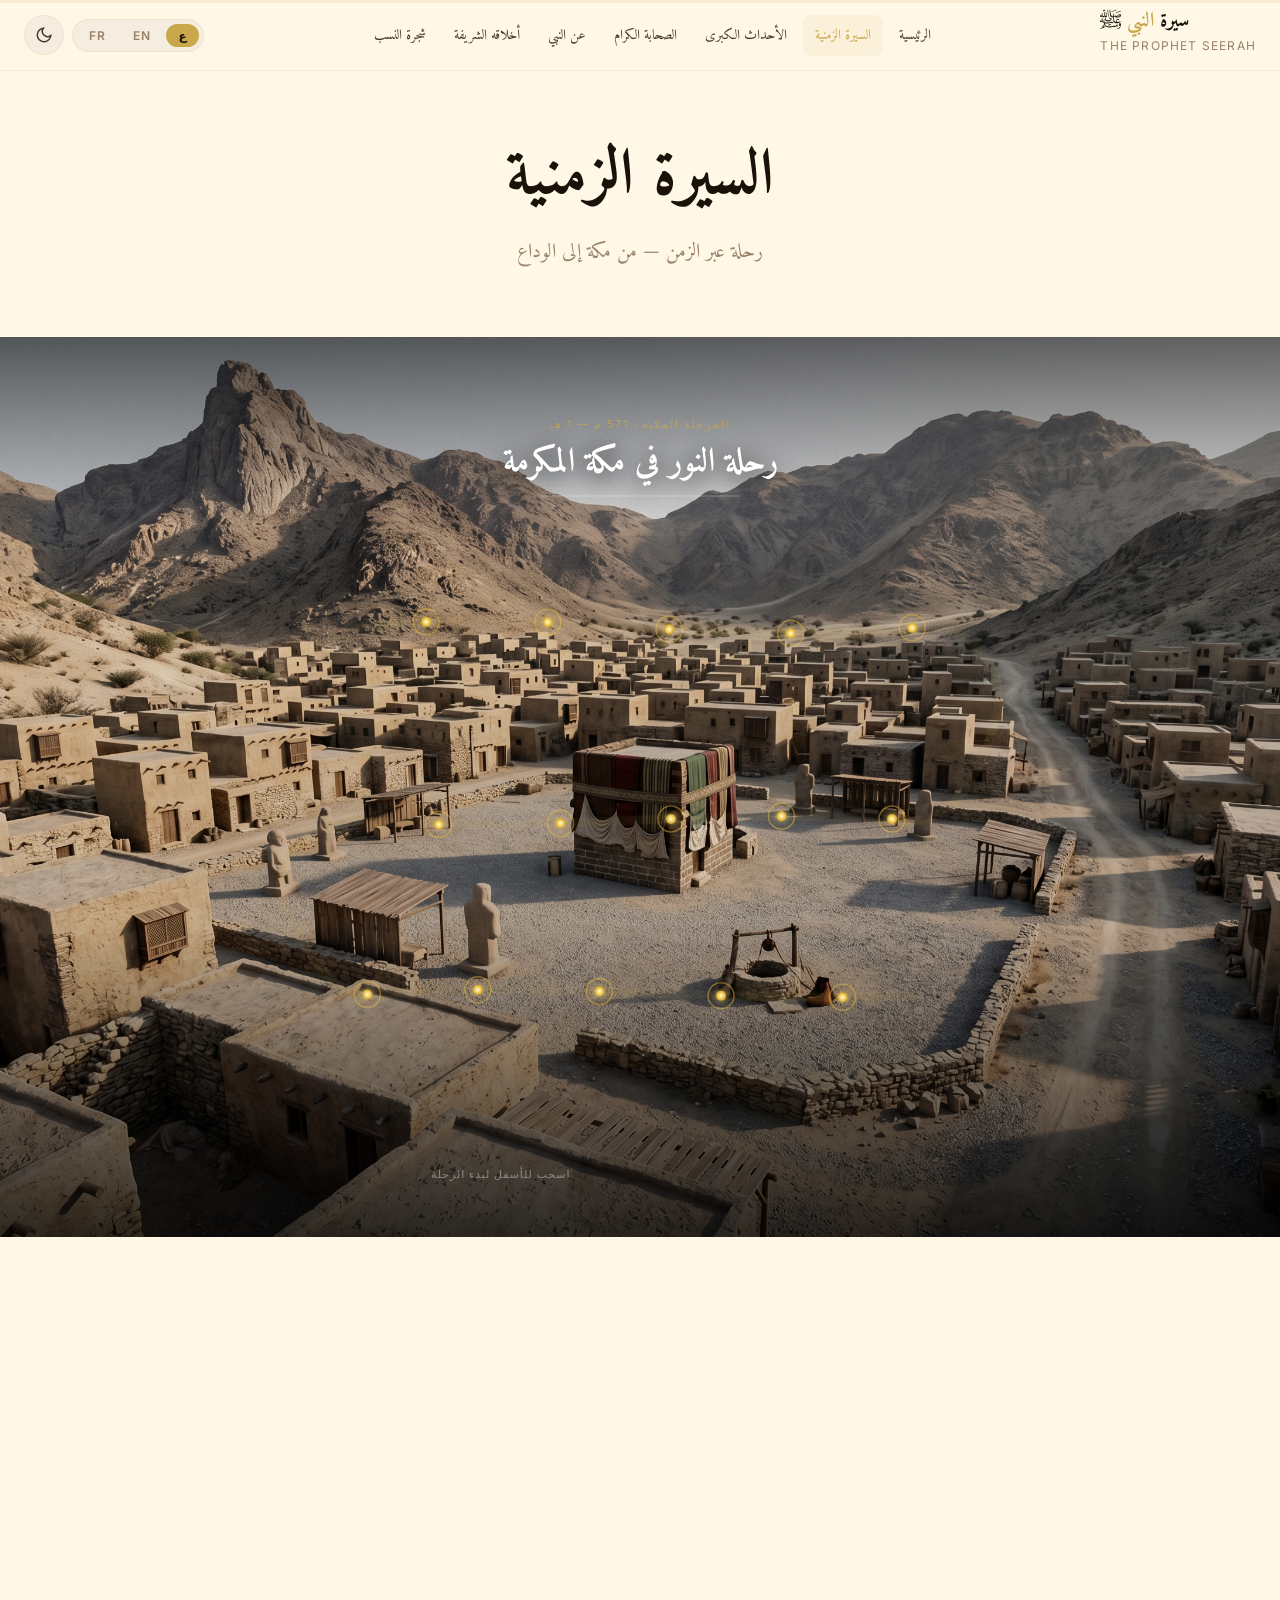
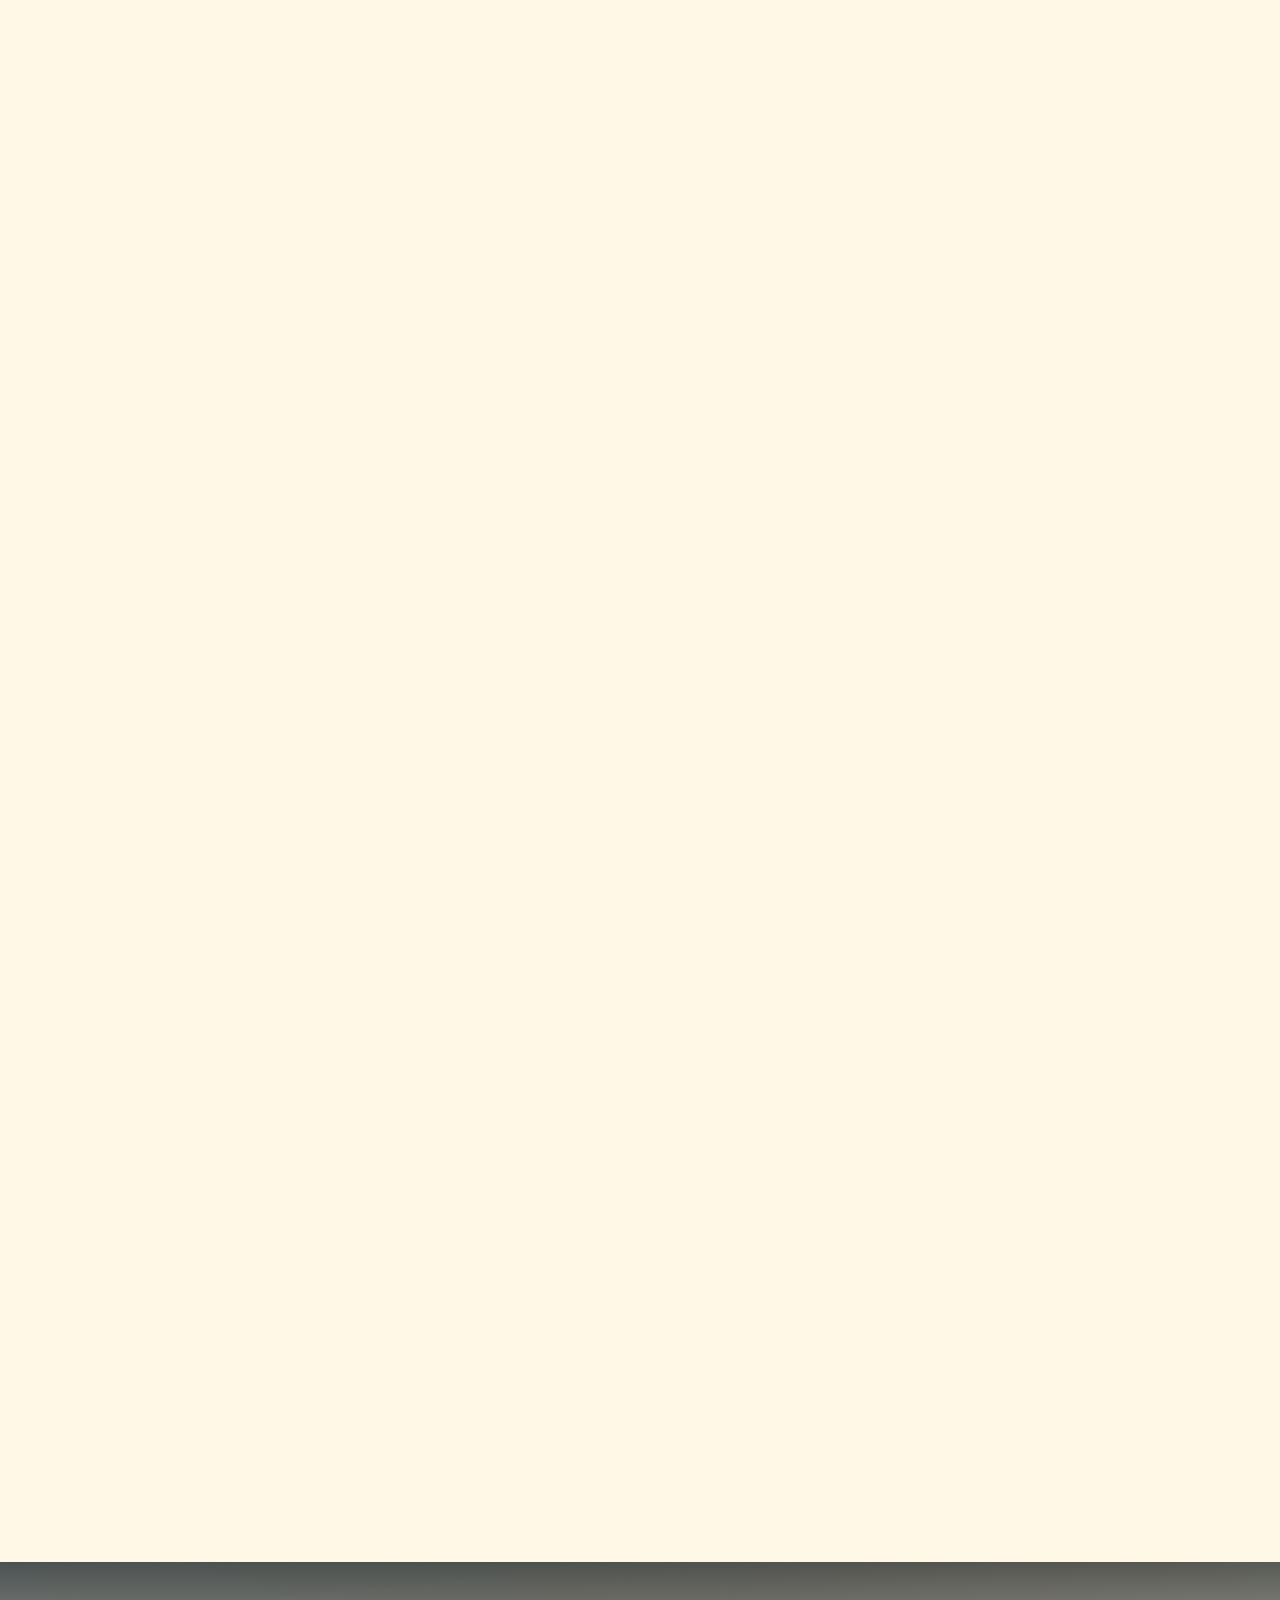
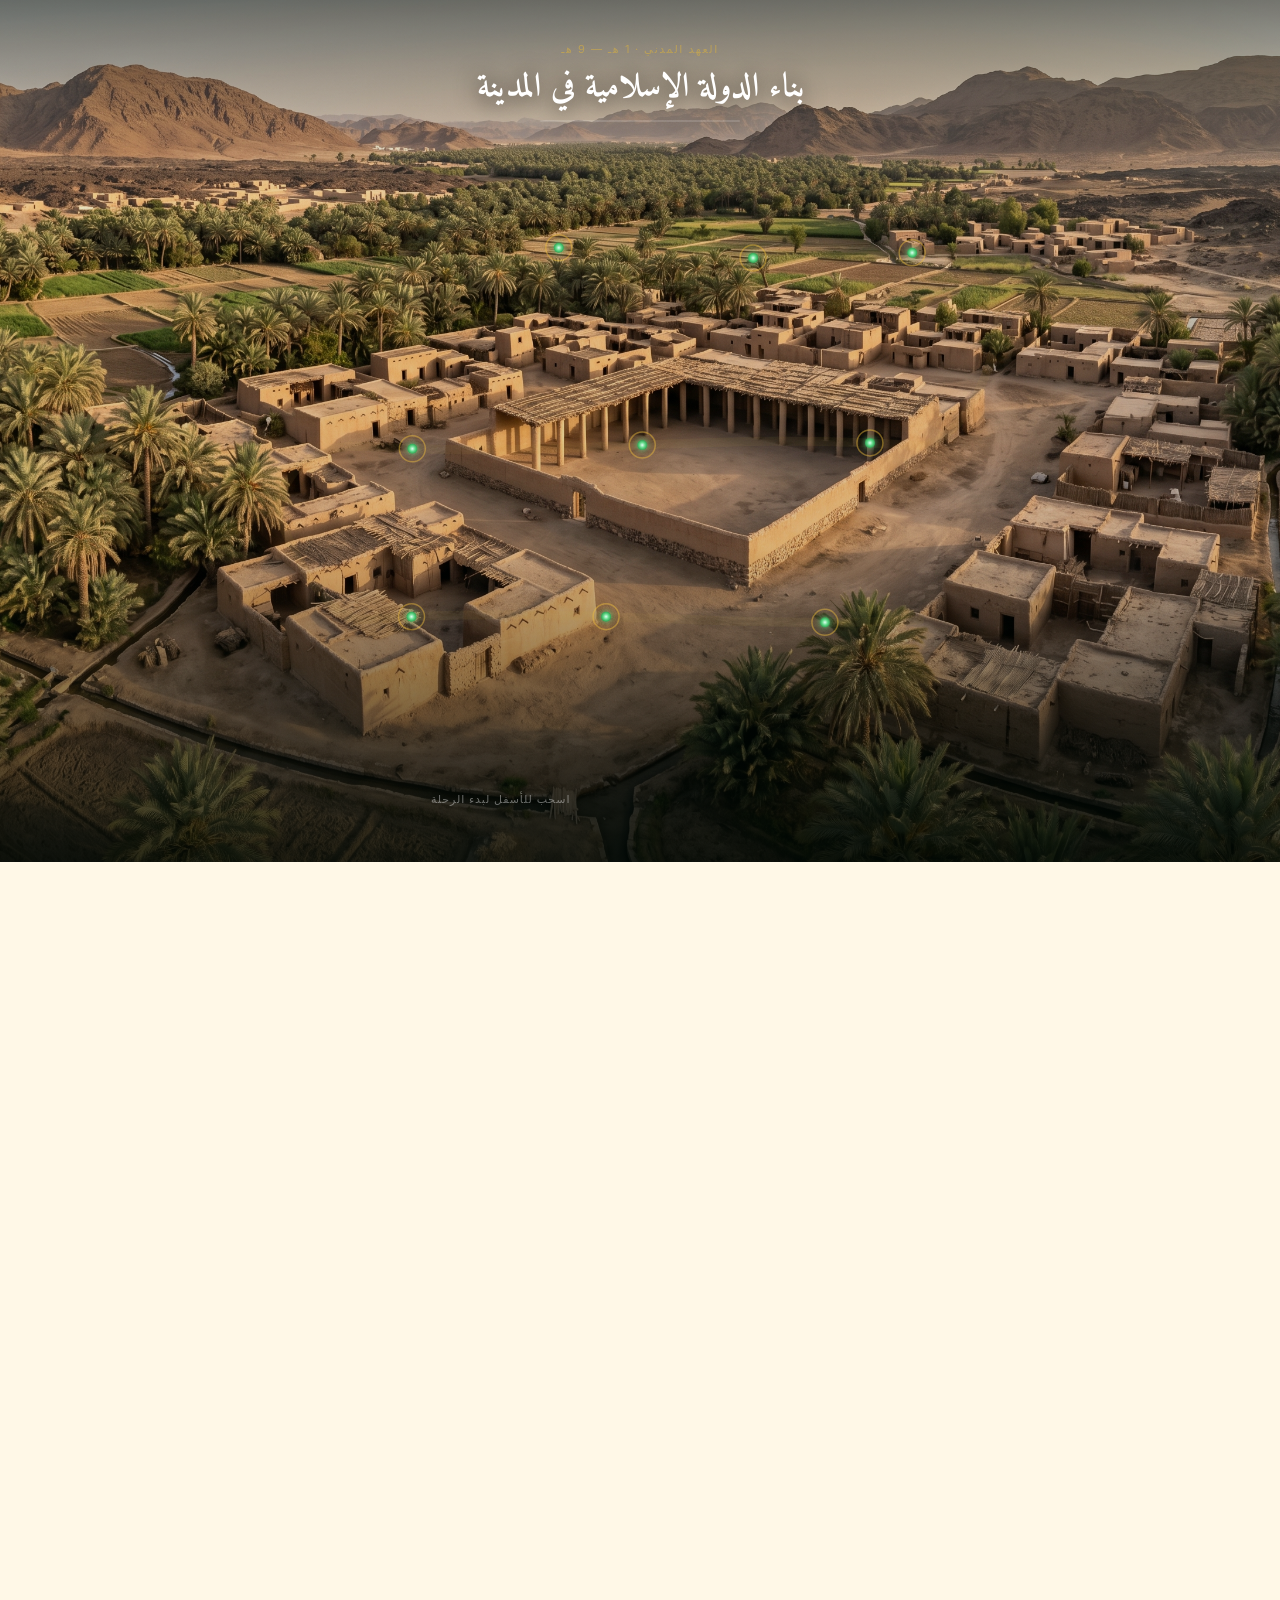
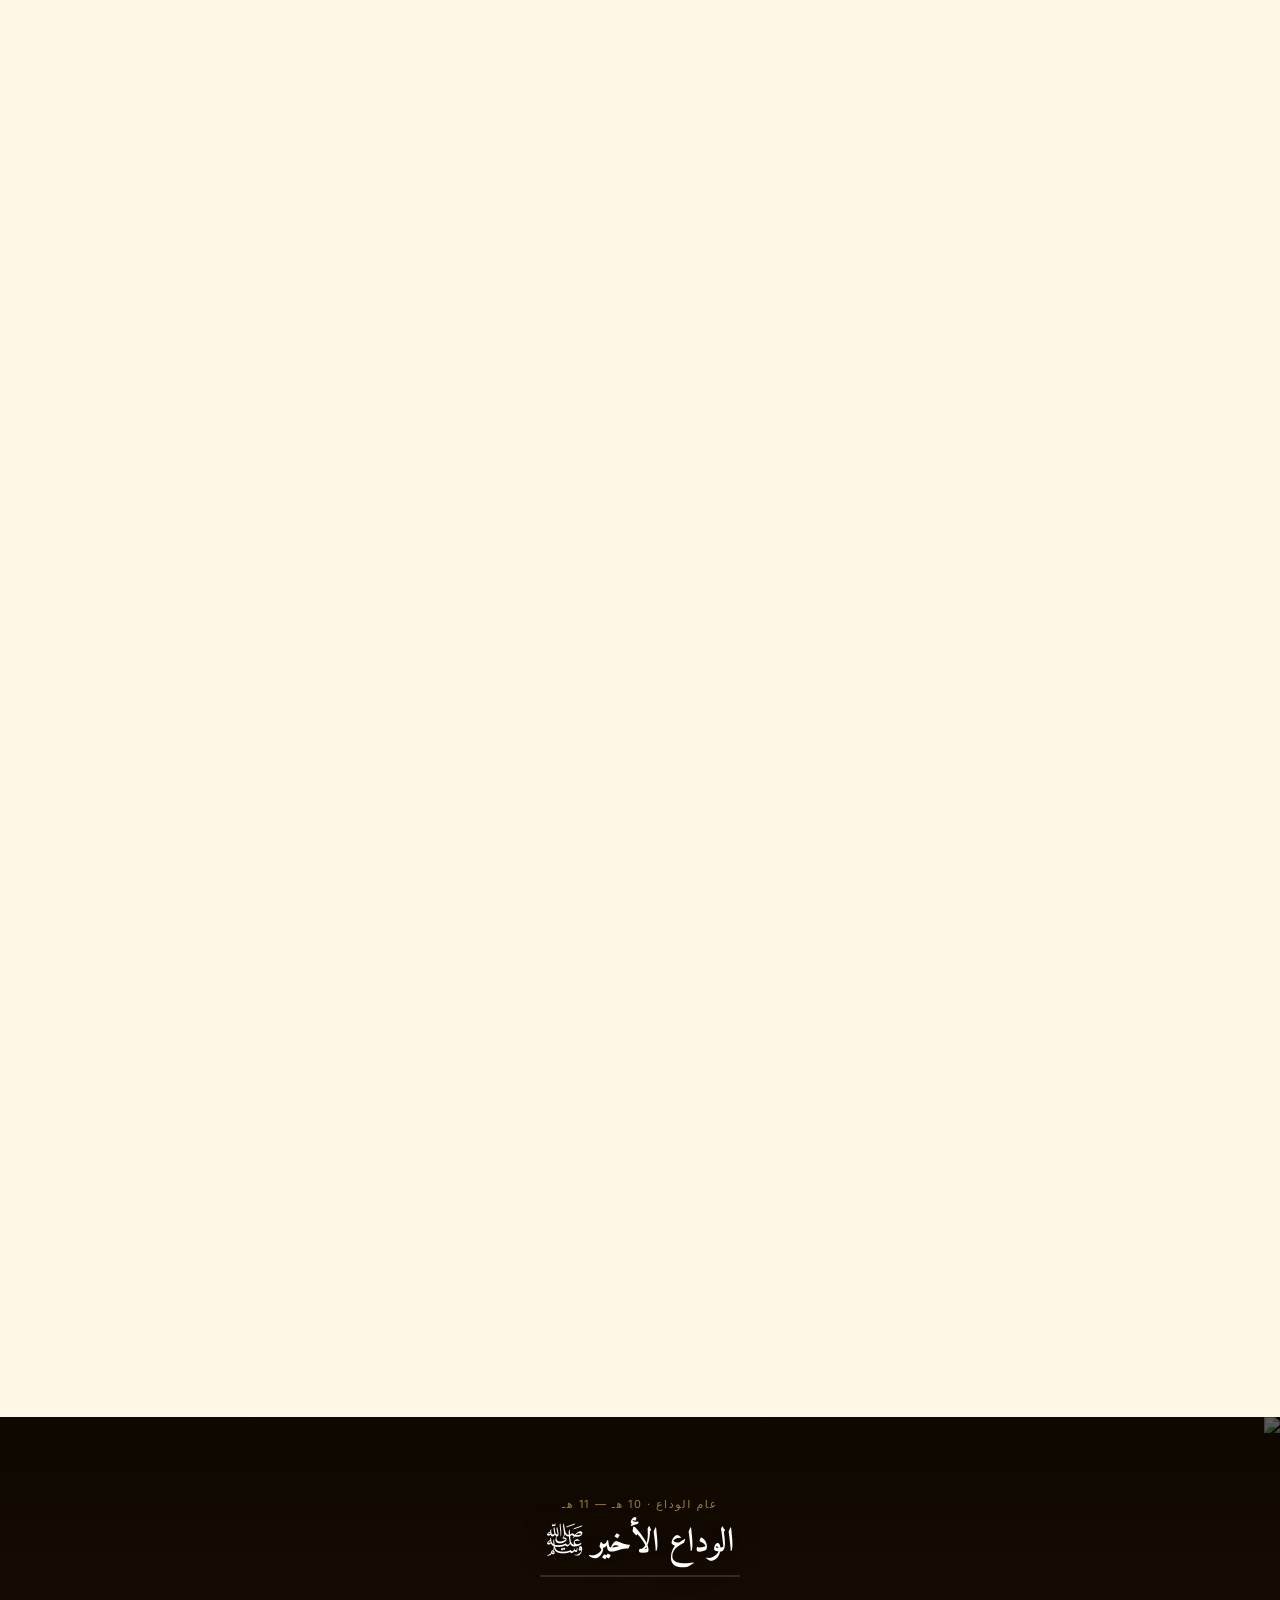
==== commit a240ca31: "Add files via upload" ====
--- a/timeline.html
+++ b/timeline.html
@@ -344,7 +344,15 @@
     @media (max-width: 620px) {
       /* Hide floating cards; mobile overlay takes over */
       .map-station-card { display: none; }
-      .map-mobile-card  { display: block; }
+      .map-mobile-card  {
+        display: block;
+        max-height: 200px;
+        overflow-y: auto;
+        bottom: 130px;
+      }
+      /* Keep the progress track tightly under the title;
+         natural layout (~40px) already separates it from the path */
+      .map-hud-title { margin-bottom: 0; }
     }
     @media (prefers-reduced-motion: reduce) {
       .path-light-stroke, .path-glow-stroke,
@@ -575,8 +583,8 @@
      (x 420–980) off both screen edges. Mobile paths use x 540–860 which
      lands at ~45–345 px on a 390 px screen, fully visible. */
   var _isMobile = function() { return window.innerWidth < 768; };
-  var _MOBILE_3ROW = 'M 560 180 C 666 162,764 198,840 180 C 888 180,906 228,898 290 C 890 346,866 374,840 376 C 764 362,666 390,560 376 C 512 376,494 422,506 480 C 518 538,544 564,560 566 C 666 552,764 578,840 566';
-  var _MOBILE_2ROW = 'M 560 260 C 668 242,762 278,840 260 C 888 260,908 308,900 408 C 892 490,866 530,840 534 C 762 520,662 544,560 534';
+  var _MOBILE_3ROW = 'M 600 190 C 680 172,720 208,800 190 C 840 190,854 234,850 282 C 846 332,830 362,800 366 C 720 352,680 380,600 366 C 560 366,546 410,550 460 C 554 510,568 542,600 544 C 680 530,720 556,800 544';
+  var _MOBILE_2ROW = 'M 600 280 C 680 262,720 298,800 280 C 840 280,854 330,850 420 C 846 496,830 522,800 526 C 720 512,680 538,600 526';
 
   function createMapSection(pfx, stations, ui) {
     var self = {
